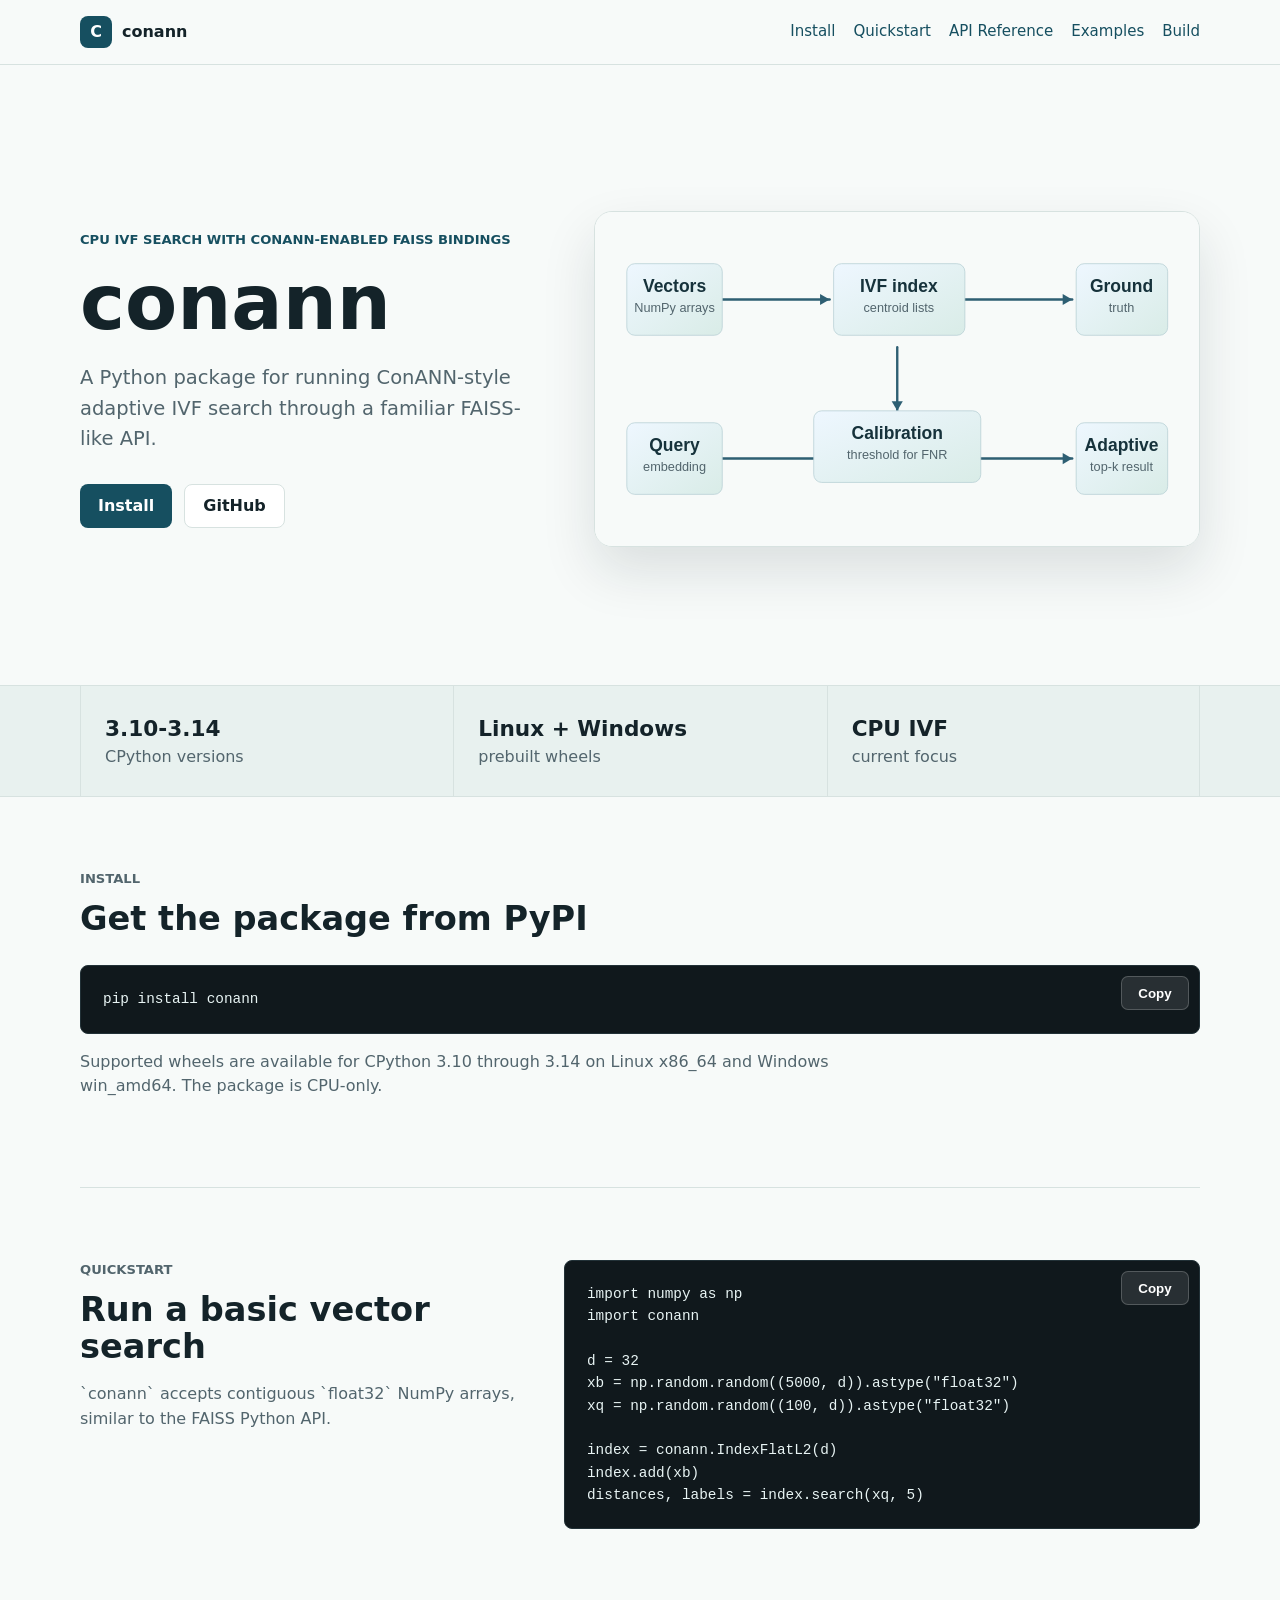
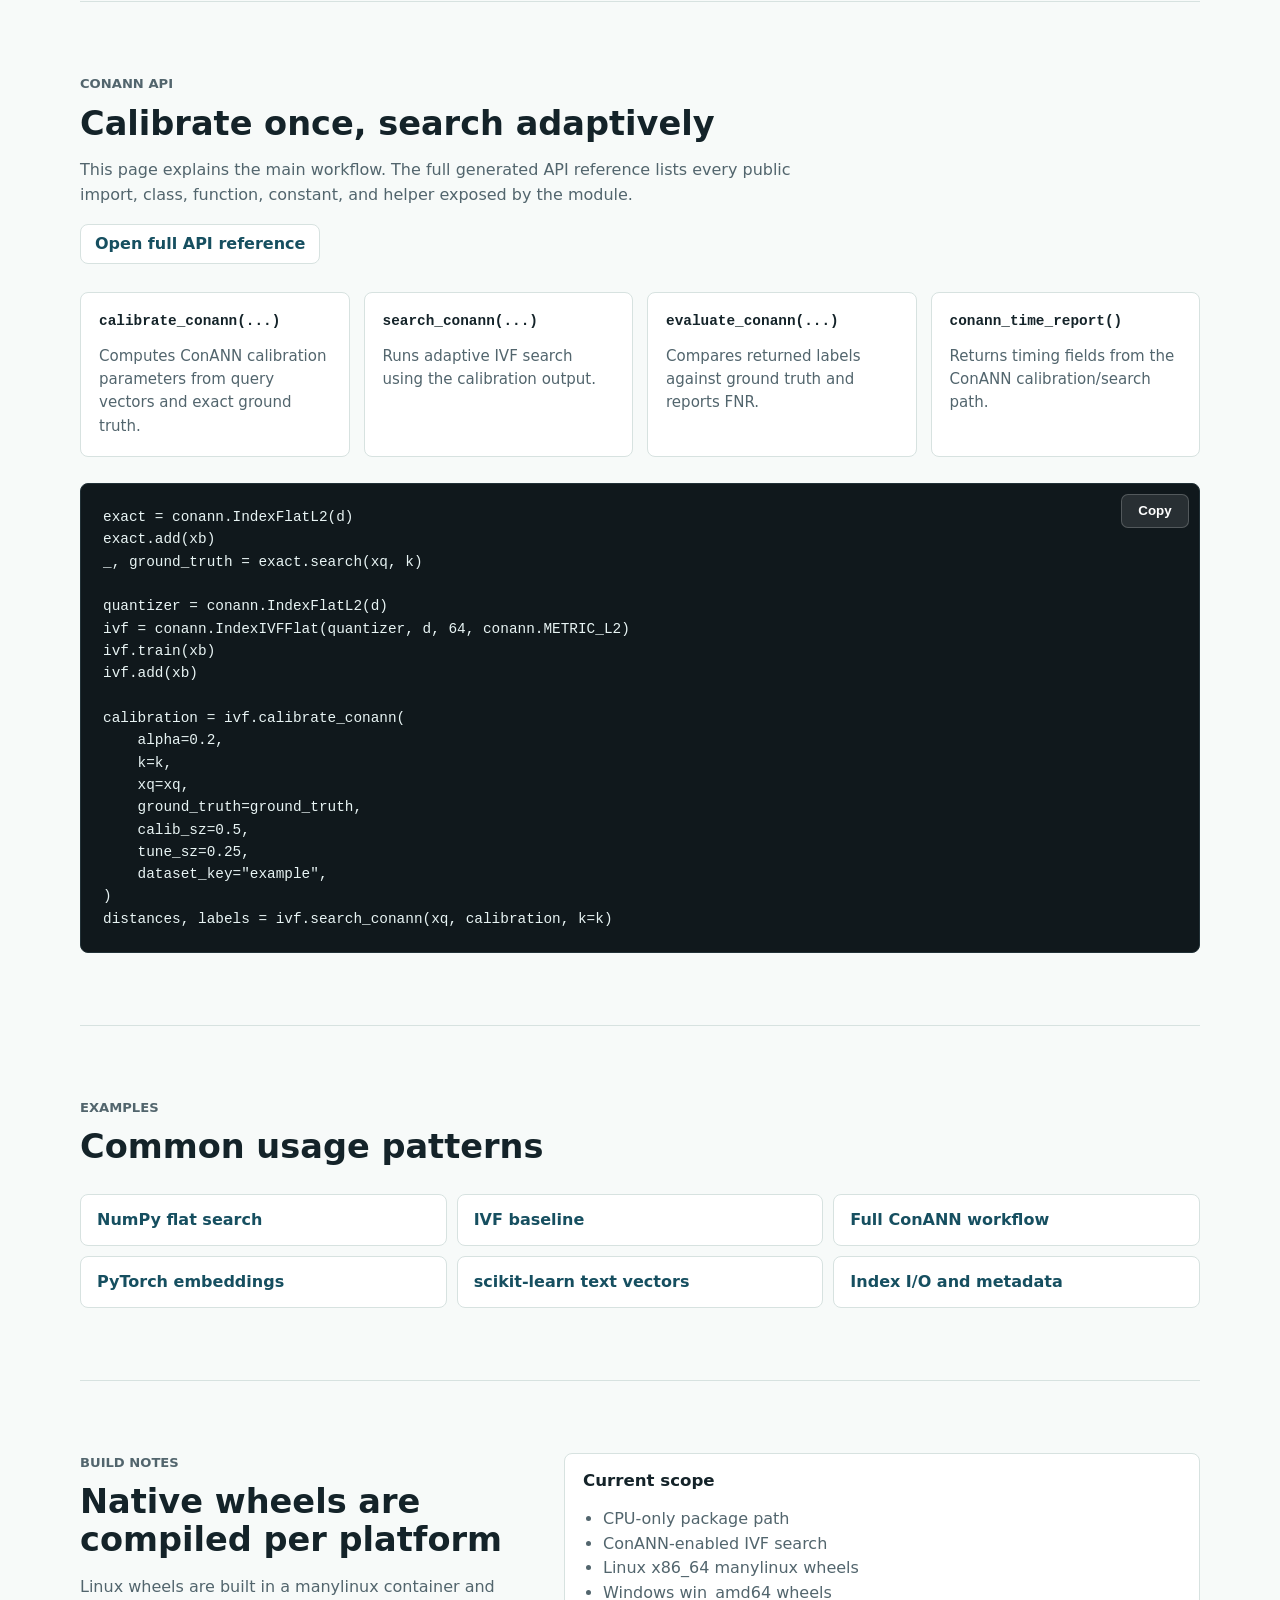
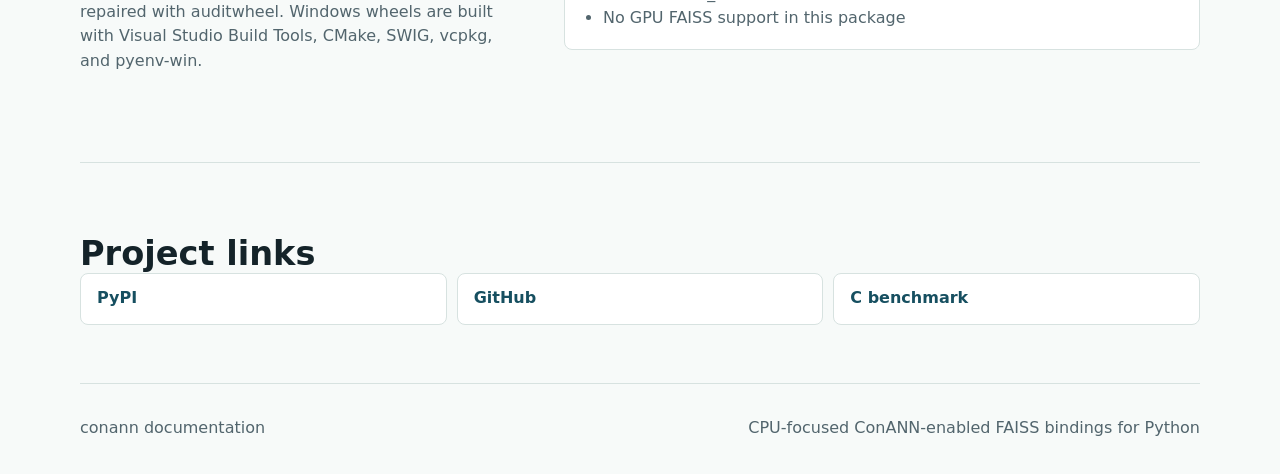
==== docs/index.html @ 65ffe0a0 "Add documentation website" ====
<!doctype html>
<html lang="en">
  <head>
    <meta charset="utf-8">
    <meta name="viewport" content="width=device-width, initial-scale=1">
    <meta name="description" content="Documentation for conann, a CPU-focused Python package for ConANN-enabled FAISS IVF search.">
    <title>conann documentation</title>
    <link rel="icon" href='data:image/svg+xml,%3Csvg xmlns="http://www.w3.org/2000/svg" viewBox="0 0 64 64"%3E%3Crect width="64" height="64" rx="14" fill="%23164f60"/%3E%3Ctext x="32" y="42" text-anchor="middle" font-family="Arial" font-size="34" font-weight="700" fill="white"%3EC%3C/text%3E%3C/svg%3E'>
    <link rel="stylesheet" href="styles.css">
  </head>
  <body>
    <header class="site-header">
      <nav class="nav" aria-label="Primary navigation">
        <a class="brand" href="#top" aria-label="conann documentation home">
          <span class="brand-mark" aria-hidden="true">C</span>
          <span>conann</span>
        </a>
        <div class="nav-links">
          <a href="#install">Install</a>
          <a href="#quickstart">Quickstart</a>
          <a href="api.html">API Reference</a>
          <a href="#examples">Examples</a>
          <a href="#build">Build</a>
        </div>
      </nav>
    </header>

    <main id="top">
      <section class="hero">
        <div class="hero-copy">
          <p class="eyebrow">CPU IVF search with ConANN-enabled FAISS bindings</p>
          <h1>conann</h1>
          <p class="lead">
            A Python package for running ConANN-style adaptive IVF search through a familiar FAISS-like API.
          </p>
          <div class="hero-actions" aria-label="Primary actions">
            <a class="button primary" href="#install">Install</a>
            <a class="button secondary" href="https://github.com/smoothy100x/conann/">GitHub</a>
          </div>
        </div>
        <div class="hero-panel" aria-label="ConANN workflow diagram">
          <svg viewBox="0 0 760 420" role="img" aria-labelledby="diagram-title diagram-desc">
            <title id="diagram-title">ConANN IVF workflow</title>
            <desc id="diagram-desc">Vectors enter an IVF index, calibration computes a threshold, and query-time search stops adaptively.</desc>
            <defs>
              <linearGradient id="boxGrad" x1="0" x2="1" y1="0" y2="1">
                <stop offset="0%" stop-color="#eef7ff"/>
                <stop offset="100%" stop-color="#d9ece7"/>
              </linearGradient>
            </defs>
            <rect x="0" y="0" width="760" height="420" rx="18" fill="#f7faf9"/>
            <g fill="none" stroke="#2e5f73" stroke-width="3" stroke-linecap="round">
              <path d="M160 110 H295"/>
              <path d="M465 110 H600"/>
              <path d="M380 170 V250"/>
              <path d="M160 310 H295"/>
              <path d="M465 310 H600"/>
            </g>
            <g fill="#2e5f73">
              <path d="M295 110 l-12 -7 v14 z"/>
              <path d="M600 110 l-12 -7 v14 z"/>
              <path d="M380 250 l-7 -12 h14 z"/>
              <path d="M295 310 l-12 -7 v14 z"/>
              <path d="M600 310 l-12 -7 v14 z"/>
            </g>
            <g>
              <rect x="40" y="65" width="120" height="90" rx="10" fill="url(#boxGrad)" stroke="#b9d1d6"/>
              <text x="100" y="101" text-anchor="middle" class="svg-title">Vectors</text>
              <text x="100" y="126" text-anchor="middle" class="svg-small">NumPy arrays</text>

              <rect x="300" y="65" width="165" height="90" rx="10" fill="url(#boxGrad)" stroke="#b9d1d6"/>
              <text x="382" y="101" text-anchor="middle" class="svg-title">IVF index</text>
              <text x="382" y="126" text-anchor="middle" class="svg-small">centroid lists</text>

              <rect x="605" y="65" width="115" height="90" rx="10" fill="url(#boxGrad)" stroke="#b9d1d6"/>
              <text x="662" y="101" text-anchor="middle" class="svg-title">Ground</text>
              <text x="662" y="126" text-anchor="middle" class="svg-small">truth</text>

              <rect x="275" y="250" width="210" height="90" rx="10" fill="url(#boxGrad)" stroke="#b9d1d6"/>
              <text x="380" y="286" text-anchor="middle" class="svg-title">Calibration</text>
              <text x="380" y="311" text-anchor="middle" class="svg-small">threshold for FNR</text>

              <rect x="40" y="265" width="120" height="90" rx="10" fill="url(#boxGrad)" stroke="#b9d1d6"/>
              <text x="100" y="301" text-anchor="middle" class="svg-title">Query</text>
              <text x="100" y="326" text-anchor="middle" class="svg-small">embedding</text>

              <rect x="605" y="265" width="115" height="90" rx="10" fill="url(#boxGrad)" stroke="#b9d1d6"/>
              <text x="662" y="301" text-anchor="middle" class="svg-title">Adaptive</text>
              <text x="662" y="326" text-anchor="middle" class="svg-small">top-k result</text>
            </g>
          </svg>
        </div>
      </section>

      <section class="band">
        <div class="stat-grid">
          <div>
            <span class="stat">3.10-3.14</span>
            <span class="stat-label">CPython versions</span>
          </div>
          <div>
            <span class="stat">Linux + Windows</span>
            <span class="stat-label">prebuilt wheels</span>
          </div>
          <div>
            <span class="stat">CPU IVF</span>
            <span class="stat-label">current focus</span>
          </div>
        </div>
      </section>

      <section id="install" class="section">
        <div class="section-header">
          <p class="eyebrow">Install</p>
          <h2>Get the package from PyPI</h2>
        </div>
        <div class="code-block">
          <button class="copy-button" data-copy="pip install conann" type="button">Copy</button>
          <pre><code>pip install conann</code></pre>
        </div>
        <p>
          Supported wheels are available for CPython 3.10 through 3.14 on Linux x86_64 and Windows win_amd64.
          The package is CPU-only.
        </p>
      </section>

      <section id="quickstart" class="section split">
        <div>
          <p class="eyebrow">Quickstart</p>
          <h2>Run a basic vector search</h2>
          <p>
            `conann` accepts contiguous `float32` NumPy arrays, similar to the FAISS Python API.
          </p>
        </div>
        <div class="code-block">
          <button class="copy-button" data-copy="import numpy as np&#10;import conann&#10;&#10;d = 32&#10;xb = np.random.random((5000, d)).astype('float32')&#10;xq = np.random.random((100, d)).astype('float32')&#10;&#10;index = conann.IndexFlatL2(d)&#10;index.add(xb)&#10;distances, labels = index.search(xq, 5)" type="button">Copy</button>
          <pre><code>import numpy as np
import conann

d = 32
xb = np.random.random((5000, d)).astype("float32")
xq = np.random.random((100, d)).astype("float32")

index = conann.IndexFlatL2(d)
index.add(xb)
distances, labels = index.search(xq, 5)</code></pre>
        </div>
      </section>

      <section id="conann-api" class="section">
        <div class="section-header">
          <p class="eyebrow">ConANN API</p>
          <h2>Calibrate once, search adaptively</h2>
          <p>
            This page explains the main workflow. The full generated API reference lists every public import, class, function, constant, and helper exposed by the module.
          </p>
          <a class="inline-action" href="api.html">Open full API reference</a>
        </div>
        <div class="api-grid">
          <article>
            <h3><code>calibrate_conann(...)</code></h3>
            <p>Computes ConANN calibration parameters from query vectors and exact ground truth.</p>
          </article>
          <article>
            <h3><code>search_conann(...)</code></h3>
            <p>Runs adaptive IVF search using the calibration output.</p>
          </article>
          <article>
            <h3><code>evaluate_conann(...)</code></h3>
            <p>Compares returned labels against ground truth and reports FNR.</p>
          </article>
          <article>
            <h3><code>conann_time_report()</code></h3>
            <p>Returns timing fields from the ConANN calibration/search path.</p>
          </article>
        </div>
        <div class="code-block wide">
          <button class="copy-button" data-copy="exact = conann.IndexFlatL2(d)&#10;exact.add(xb)&#10;_, ground_truth = exact.search(xq, k)&#10;&#10;quantizer = conann.IndexFlatL2(d)&#10;ivf = conann.IndexIVFFlat(quantizer, d, 64, conann.METRIC_L2)&#10;ivf.train(xb)&#10;ivf.add(xb)&#10;&#10;calibration = ivf.calibrate_conann(alpha=0.2, k=k, xq=xq, ground_truth=ground_truth, calib_sz=0.5, tune_sz=0.25, dataset_key='example')&#10;distances, labels = ivf.search_conann(xq, calibration, k=k)" type="button">Copy</button>
          <pre><code>exact = conann.IndexFlatL2(d)
exact.add(xb)
_, ground_truth = exact.search(xq, k)

quantizer = conann.IndexFlatL2(d)
ivf = conann.IndexIVFFlat(quantizer, d, 64, conann.METRIC_L2)
ivf.train(xb)
ivf.add(xb)

calibration = ivf.calibrate_conann(
    alpha=0.2,
    k=k,
    xq=xq,
    ground_truth=ground_truth,
    calib_sz=0.5,
    tune_sz=0.25,
    dataset_key="example",
)
distances, labels = ivf.search_conann(xq, calibration, k=k)</code></pre>
        </div>
      </section>

      <section id="examples" class="section">
        <div class="section-header">
          <p class="eyebrow">Examples</p>
          <h2>Common usage patterns</h2>
        </div>
        <div class="example-list">
          <a href="https://github.com/smoothy100x/conann/tree/main/examples">NumPy flat search</a>
          <a href="https://github.com/smoothy100x/conann/tree/main/examples">IVF baseline</a>
          <a href="https://github.com/smoothy100x/conann/tree/main/examples">Full ConANN workflow</a>
          <a href="https://github.com/smoothy100x/conann/tree/main/examples">PyTorch embeddings</a>
          <a href="https://github.com/smoothy100x/conann/tree/main/examples">scikit-learn text vectors</a>
          <a href="https://github.com/smoothy100x/conann/tree/main/examples">Index I/O and metadata</a>
        </div>
      </section>

      <section id="build" class="section split">
        <div>
          <p class="eyebrow">Build notes</p>
          <h2>Native wheels are compiled per platform</h2>
          <p>
            Linux wheels are built in a manylinux container and repaired with auditwheel.
            Windows wheels are built with Visual Studio Build Tools, CMake, SWIG, vcpkg, and pyenv-win.
          </p>
        </div>
        <div class="build-card">
          <h3>Current scope</h3>
          <ul>
            <li>CPU-only package path</li>
            <li>ConANN-enabled IVF search</li>
            <li>Linux x86_64 manylinux wheels</li>
            <li>Windows win_amd64 wheels</li>
            <li>No GPU FAISS support in this package</li>
          </ul>
        </div>
      </section>

      <section id="links" class="section compact">
        <h2>Project links</h2>
        <div class="link-row">
          <a href="https://pypi.org/project/conann/">PyPI</a>
          <a href="https://github.com/smoothy100x/conann/">GitHub</a>
          <a href="https://github.com/smoothy100x/conann-c-benchmark">C benchmark</a>
        </div>
      </section>
    </main>

    <footer class="footer">
      <span>conann documentation</span>
      <span>CPU-focused ConANN-enabled FAISS bindings for Python</span>
    </footer>

    <script>
      document.querySelectorAll("[data-copy]").forEach((button) => {
        button.addEventListener("click", async () => {
          const value = button.getAttribute("data-copy");
          try {
            await navigator.clipboard.writeText(value);
            button.textContent = "Copied";
            setTimeout(() => {
              button.textContent = "Copy";
            }, 1200);
          } catch {
            button.textContent = "Select";
          }
        });
      });
    </script>
  </body>
</html>
---- docs/styles.css ----
:root {
  --bg: #f7faf9;
  --text: #142329;
  --muted: #52656d;
  --line: #d7e2e0;
  --panel: #ffffff;
  --accent: #1d6f86;
  --accent-dark: #164f60;
  --code-bg: #10181c;
  --code-text: #e8f4f4;
  --soft: #e8f1ef;
}

* {
  box-sizing: border-box;
}

html {
  scroll-behavior: smooth;
}

body {
  margin: 0;
  background: var(--bg);
  color: var(--text);
  font-family:
    Inter, ui-sans-serif, system-ui, -apple-system, BlinkMacSystemFont, "Segoe UI",
    sans-serif;
  line-height: 1.55;
}

a {
  color: var(--accent-dark);
  text-decoration: none;
}

a:hover {
  text-decoration: underline;
}

.site-header {
  position: sticky;
  top: 0;
  z-index: 10;
  border-bottom: 1px solid var(--line);
  background: rgba(247, 250, 249, 0.94);
  backdrop-filter: blur(12px);
}

.nav {
  width: min(1120px, calc(100% - 32px));
  min-height: 64px;
  margin: 0 auto;
  display: flex;
  align-items: center;
  justify-content: space-between;
  gap: 24px;
}

.brand {
  display: inline-flex;
  align-items: center;
  gap: 10px;
  color: var(--text);
  font-weight: 700;
}

.brand-mark {
  display: grid;
  width: 32px;
  height: 32px;
  place-items: center;
  border-radius: 8px;
  background: var(--accent-dark);
  color: white;
}

.nav-links {
  display: flex;
  align-items: center;
  gap: 18px;
  font-size: 0.94rem;
}

.hero {
  width: min(1120px, calc(100% - 32px));
  min-height: 620px;
  margin: 0 auto;
  display: grid;
  grid-template-columns: minmax(0, 0.86fr) minmax(420px, 1.14fr);
  gap: 56px;
  align-items: center;
  padding: 56px 0 48px;
}

.hero-copy {
  max-width: 560px;
}

.eyebrow {
  margin: 0 0 10px;
  color: var(--accent-dark);
  font-size: 0.82rem;
  font-weight: 700;
  text-transform: uppercase;
}

h1,
h2,
h3 {
  margin: 0;
  line-height: 1.12;
}

h1 {
  font-size: 4.75rem;
}

h2 {
  font-size: 2.1rem;
}

h3 {
  font-size: 1.04rem;
}

.lead {
  margin: 18px 0 0;
  color: var(--muted);
  font-size: 1.22rem;
}

.hero-actions {
  display: flex;
  flex-wrap: wrap;
  gap: 12px;
  margin-top: 30px;
}

.button {
  display: inline-flex;
  min-height: 44px;
  align-items: center;
  justify-content: center;
  border-radius: 8px;
  padding: 0 18px;
  font-weight: 700;
}

.button.primary {
  background: var(--accent-dark);
  color: white;
}

.button.secondary {
  border: 1px solid var(--line);
  background: white;
  color: var(--text);
}

.hero-panel {
  min-width: 0;
}

.hero-panel svg {
  display: block;
  width: 100%;
  height: auto;
  border: 1px solid var(--line);
  border-radius: 18px;
  box-shadow: 0 24px 54px rgba(20, 35, 41, 0.12);
}

.svg-title {
  fill: #16323b;
  font: 700 22px Inter, sans-serif;
}

.svg-small {
  fill: #52656d;
  font: 16px Inter, sans-serif;
}

.band {
  border-top: 1px solid var(--line);
  border-bottom: 1px solid var(--line);
  background: var(--soft);
}

.stat-grid {
  width: min(1120px, calc(100% - 32px));
  margin: 0 auto;
  display: grid;
  grid-template-columns: repeat(3, minmax(0, 1fr));
}

.stat-grid > div {
  padding: 26px 24px;
  border-left: 1px solid var(--line);
}

.stat-grid > div:last-child {
  border-right: 1px solid var(--line);
}

.stat {
  display: block;
  font-size: 1.35rem;
  font-weight: 800;
}

.stat-label {
  color: var(--muted);
}

.section {
  width: min(1120px, calc(100% - 32px));
  margin: 0 auto;
  padding: 72px 0;
  border-bottom: 1px solid var(--line);
}

.section.compact {
  padding-bottom: 58px;
}

.section-header {
  max-width: 760px;
  margin-bottom: 28px;
}

.section p {
  max-width: 760px;
  color: var(--muted);
}

.split {
  display: grid;
  grid-template-columns: minmax(0, 0.82fr) minmax(420px, 1.18fr);
  gap: 42px;
  align-items: start;
}

.code-block {
  position: relative;
  overflow: hidden;
  border-radius: 8px;
  border: 1px solid #223137;
  background: var(--code-bg);
}

.inline-action {
  display: inline-flex;
  min-height: 40px;
  align-items: center;
  border: 1px solid var(--line);
  border-radius: 8px;
  background: white;
  padding: 0 14px;
  font-weight: 700;
}

.code-block.wide {
  margin-top: 26px;
}

pre {
  margin: 0;
  overflow-x: auto;
  padding: 22px;
}

code {
  color: var(--code-text);
  font-family:
    "SFMono-Regular", Consolas, "Liberation Mono", Menlo, monospace;
  font-size: 0.9rem;
}

p code,
h3 code {
  color: inherit;
}

.copy-button {
  position: absolute;
  top: 10px;
  right: 10px;
  min-width: 68px;
  min-height: 34px;
  border: 1px solid rgba(255, 255, 255, 0.2);
  border-radius: 7px;
  background: rgba(255, 255, 255, 0.1);
  color: white;
  cursor: pointer;
  font-weight: 700;
}

.api-grid {
  display: grid;
  grid-template-columns: repeat(4, minmax(0, 1fr));
  gap: 14px;
}

.api-grid article,
.build-card,
.reference-card {
  min-width: 0;
  border: 1px solid var(--line);
  border-radius: 8px;
  background: var(--panel);
  padding: 18px;
}

.api-grid p,
.build-card p,
.reference-card p {
  margin-bottom: 0;
  font-size: 0.94rem;
}

.page-hero {
  width: min(1120px, calc(100% - 32px));
  margin: 0 auto;
  padding: 72px 0 48px;
}

.page-hero h1 {
  font-size: 3.4rem;
}

.compact-stats {
  grid-template-columns: repeat(6, minmax(0, 1fr));
}

.reference-grid {
  display: grid;
  grid-template-columns: repeat(2, minmax(0, 1fr));
  gap: 14px;
}

.reference-card h3 {
  overflow-wrap: anywhere;
}

.api-tools {
  display: grid;
  grid-template-columns: minmax(0, 1fr) 260px;
  gap: 12px;
  margin-bottom: 18px;
}

.api-tools input,
.api-tools select {
  min-height: 44px;
  border: 1px solid var(--line);
  border-radius: 8px;
  background: white;
  color: var(--text);
  font: inherit;
  padding: 0 12px;
}

.table-wrap {
  overflow-x: auto;
  border: 1px solid var(--line);
  border-radius: 8px;
  background: white;
}

.api-table {
  width: 100%;
  min-width: 980px;
  border-collapse: collapse;
  font-size: 0.92rem;
}

.api-table th,
.api-table td {
  padding: 12px;
  border-bottom: 1px solid var(--line);
  text-align: left;
  vertical-align: top;
}

.api-table th {
  background: var(--soft);
  color: var(--text);
  font-weight: 800;
}

.api-table td:first-child {
  width: 220px;
}

.api-table td:nth-child(2) {
  width: 120px;
}

.api-table td:nth-child(3) {
  width: 280px;
}

.api-table code {
  color: var(--text);
  overflow-wrap: anywhere;
}

.api-count {
  margin-top: 12px;
  color: var(--muted);
}

.example-list,
.link-row {
  display: grid;
  gap: 10px;
}

.example-list {
  grid-template-columns: repeat(3, minmax(0, 1fr));
}

.example-list a,
.link-row a {
  display: flex;
  min-height: 52px;
  align-items: center;
  border: 1px solid var(--line);
  border-radius: 8px;
  background: white;
  padding: 0 16px;
  font-weight: 700;
}

.link-row {
  grid-template-columns: repeat(3, minmax(0, 1fr));
}

.build-card ul {
  margin: 16px 0 0;
  padding-left: 20px;
  color: var(--muted);
}

.footer {
  width: min(1120px, calc(100% - 32px));
  min-height: 90px;
  margin: 0 auto;
  display: flex;
  align-items: center;
  justify-content: space-between;
  gap: 18px;
  color: var(--muted);
}

@media (max-width: 900px) {
  .nav {
    align-items: flex-start;
    flex-direction: column;
    padding: 14px 0;
  }

  .nav-links {
    width: 100%;
    overflow-x: auto;
    padding-bottom: 2px;
  }

  .hero,
  .split {
    grid-template-columns: 1fr;
  }

  .hero {
    min-height: auto;
    gap: 30px;
  }

  h1 {
    font-size: 3.6rem;
  }

  .api-grid,
  .reference-grid,
  .example-list,
  .link-row,
  .stat-grid {
    grid-template-columns: 1fr;
  }

  .stat-grid > div,
  .stat-grid > div:last-child {
    border-right: 1px solid var(--line);
  }

  .api-tools {
    grid-template-columns: 1fr;
  }
}

@media (max-width: 560px) {
  .hero,
  .section,
  .page-hero,
  .nav,
  .footer,
  .stat-grid {
    width: min(100% - 24px, 1120px);
  }

  h1 {
    font-size: 3rem;
  }

  h2 {
    font-size: 1.72rem;
  }

  .lead {
    font-size: 1.05rem;
  }

  .hero-actions {
    align-items: stretch;
    flex-direction: column;
  }

  .button {
    width: 100%;
  }

  .footer {
    align-items: flex-start;
    flex-direction: column;
    justify-content: center;
  }
}
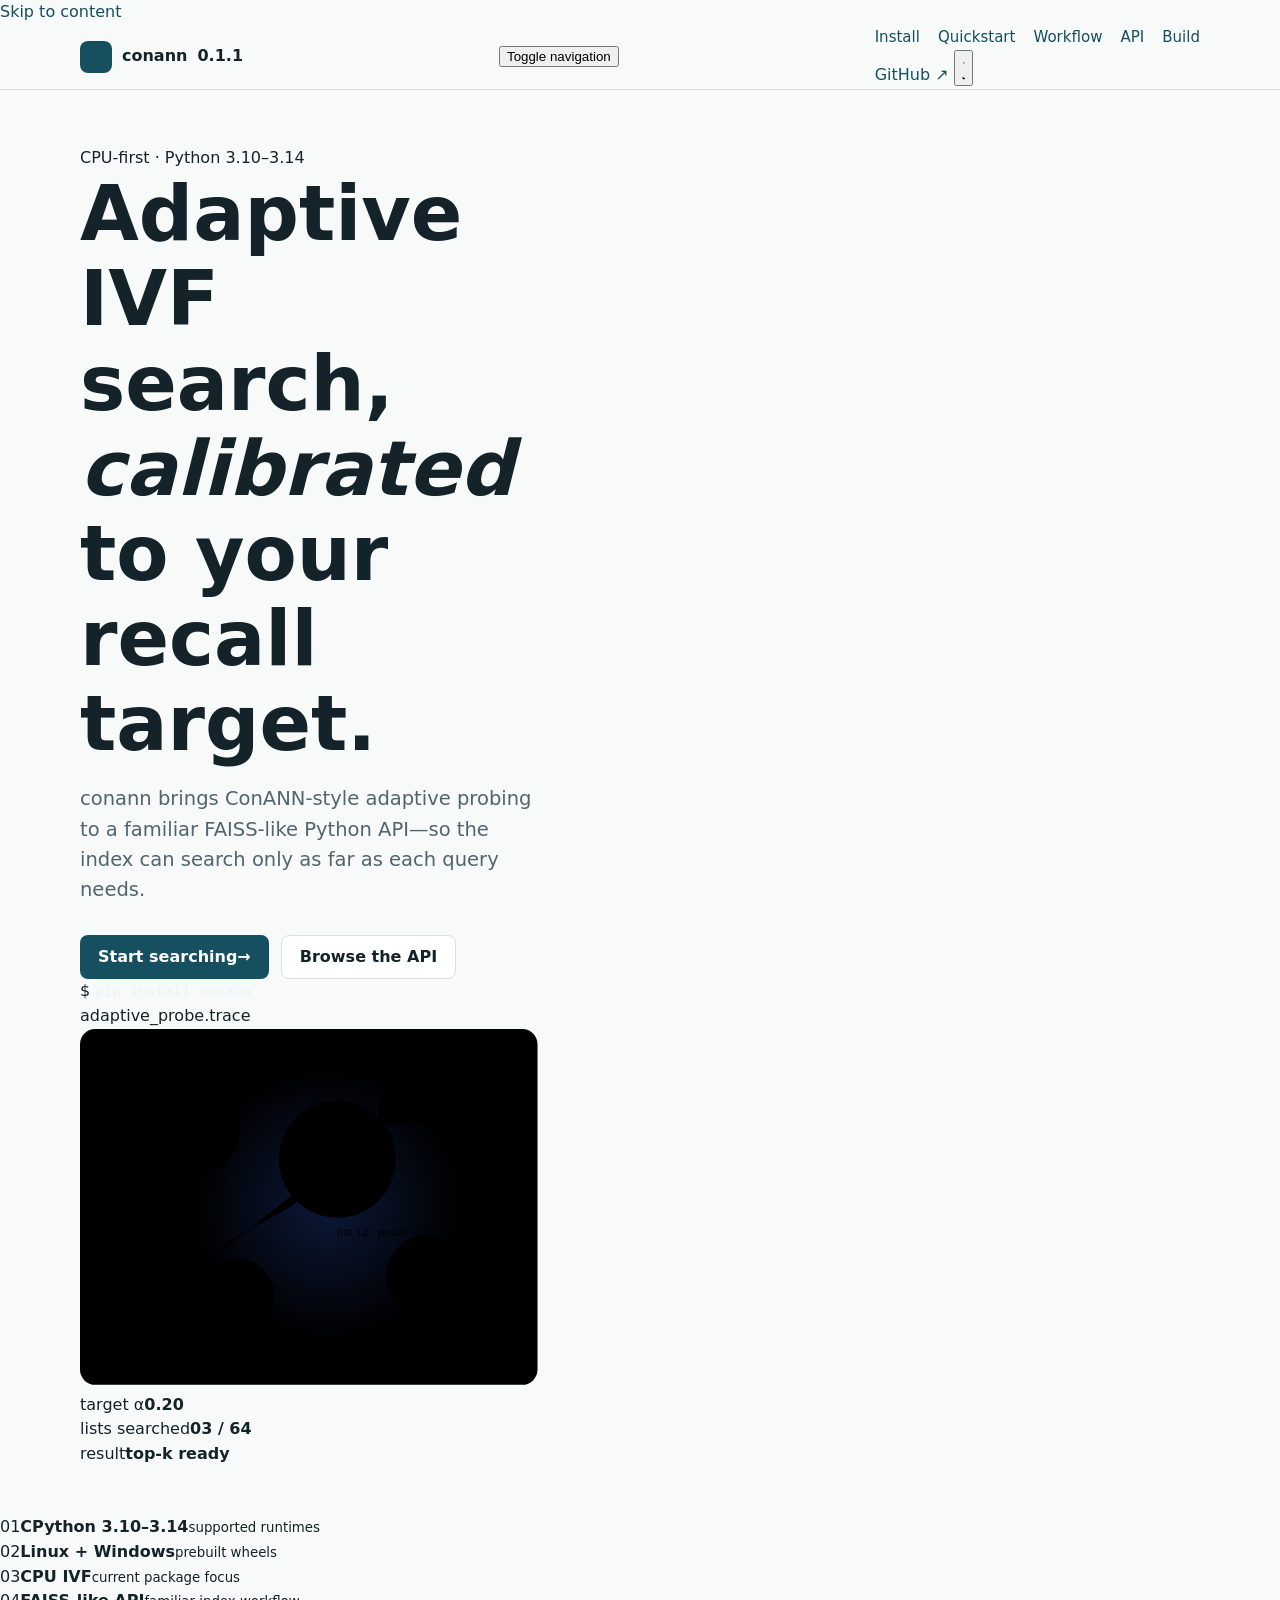
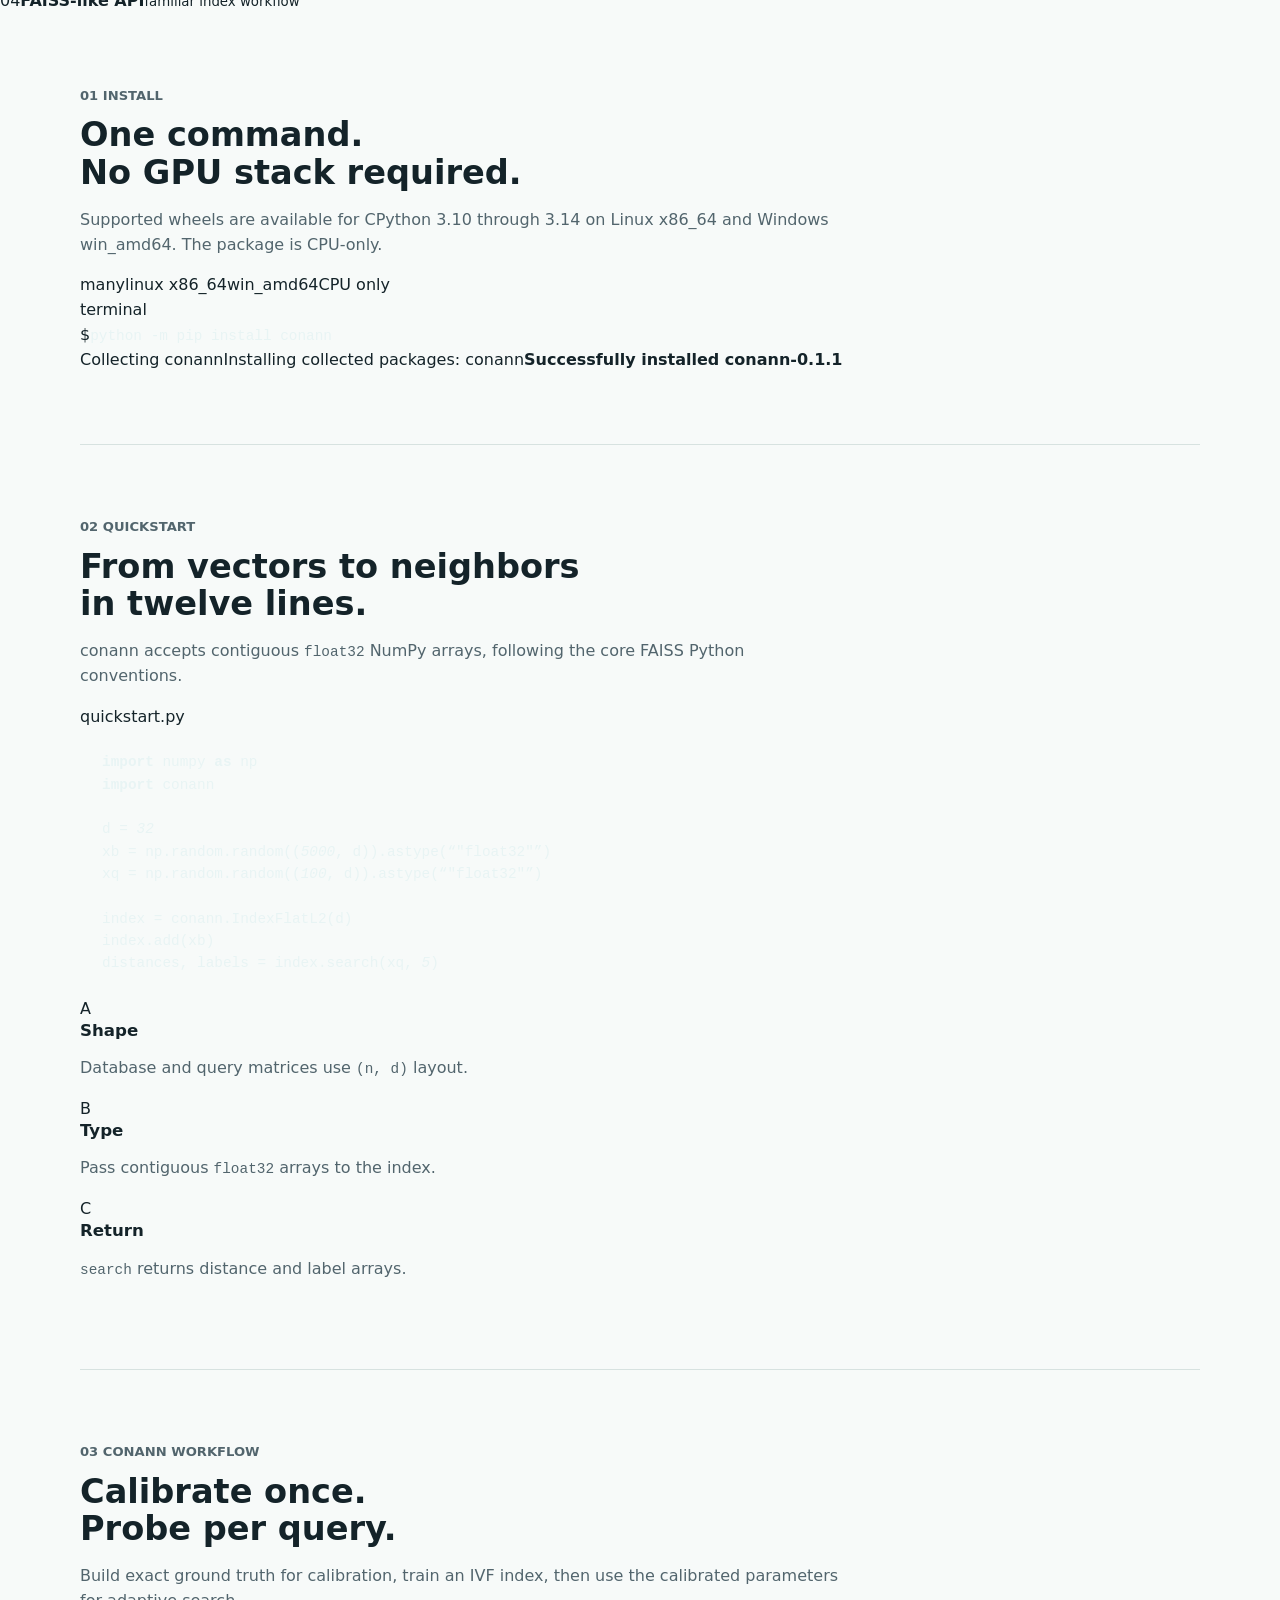
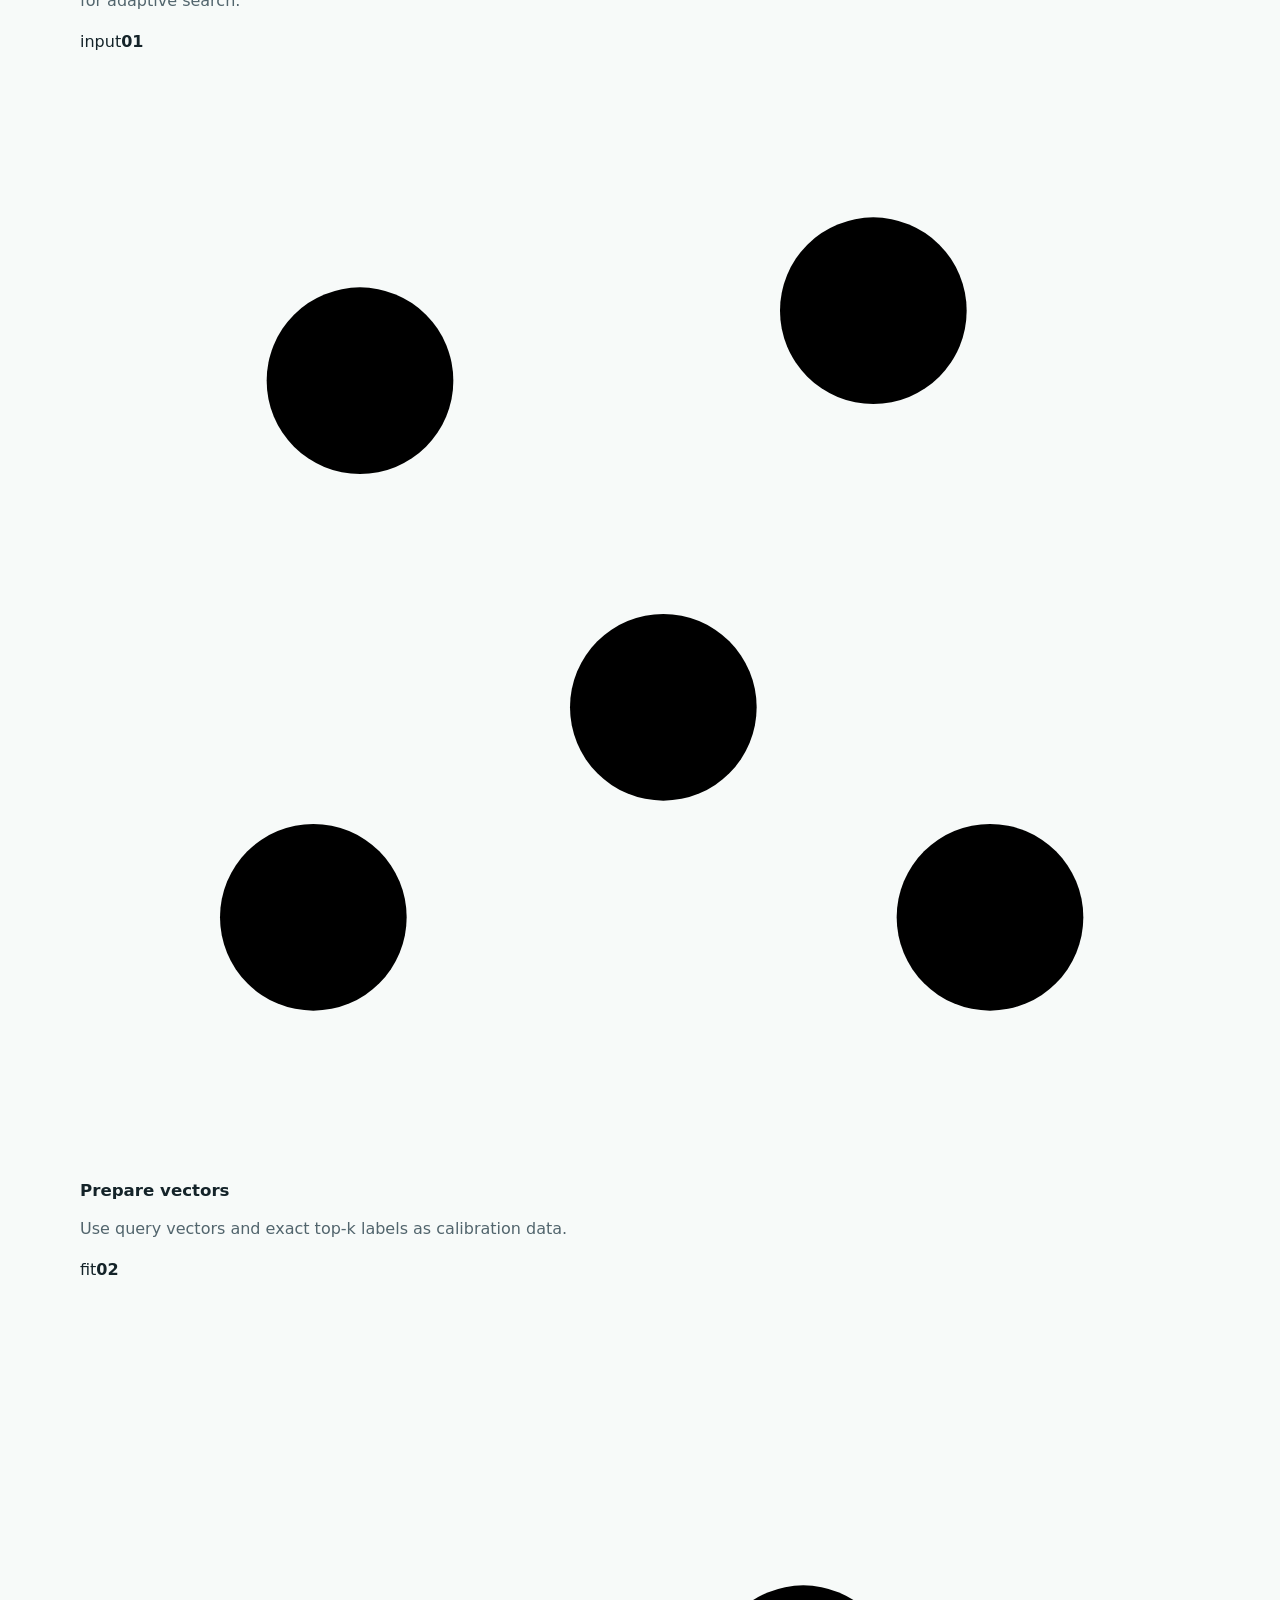
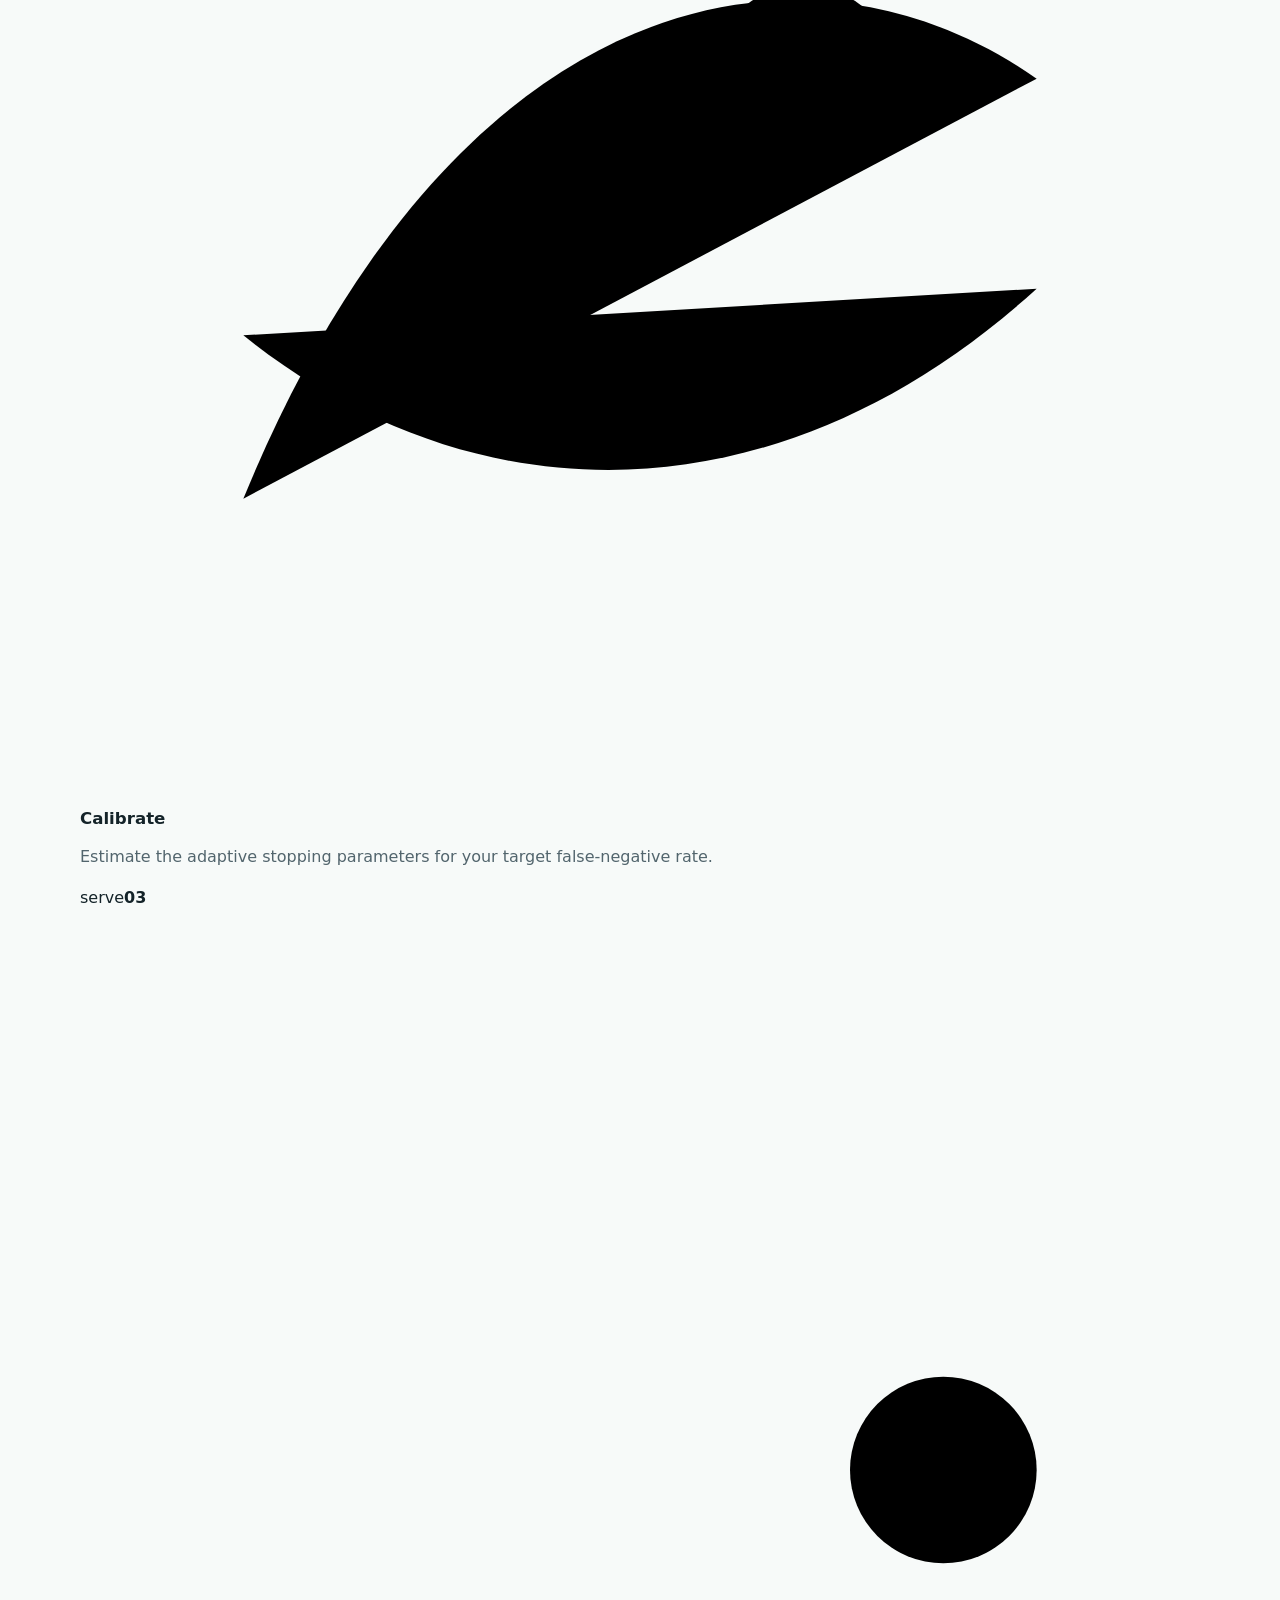
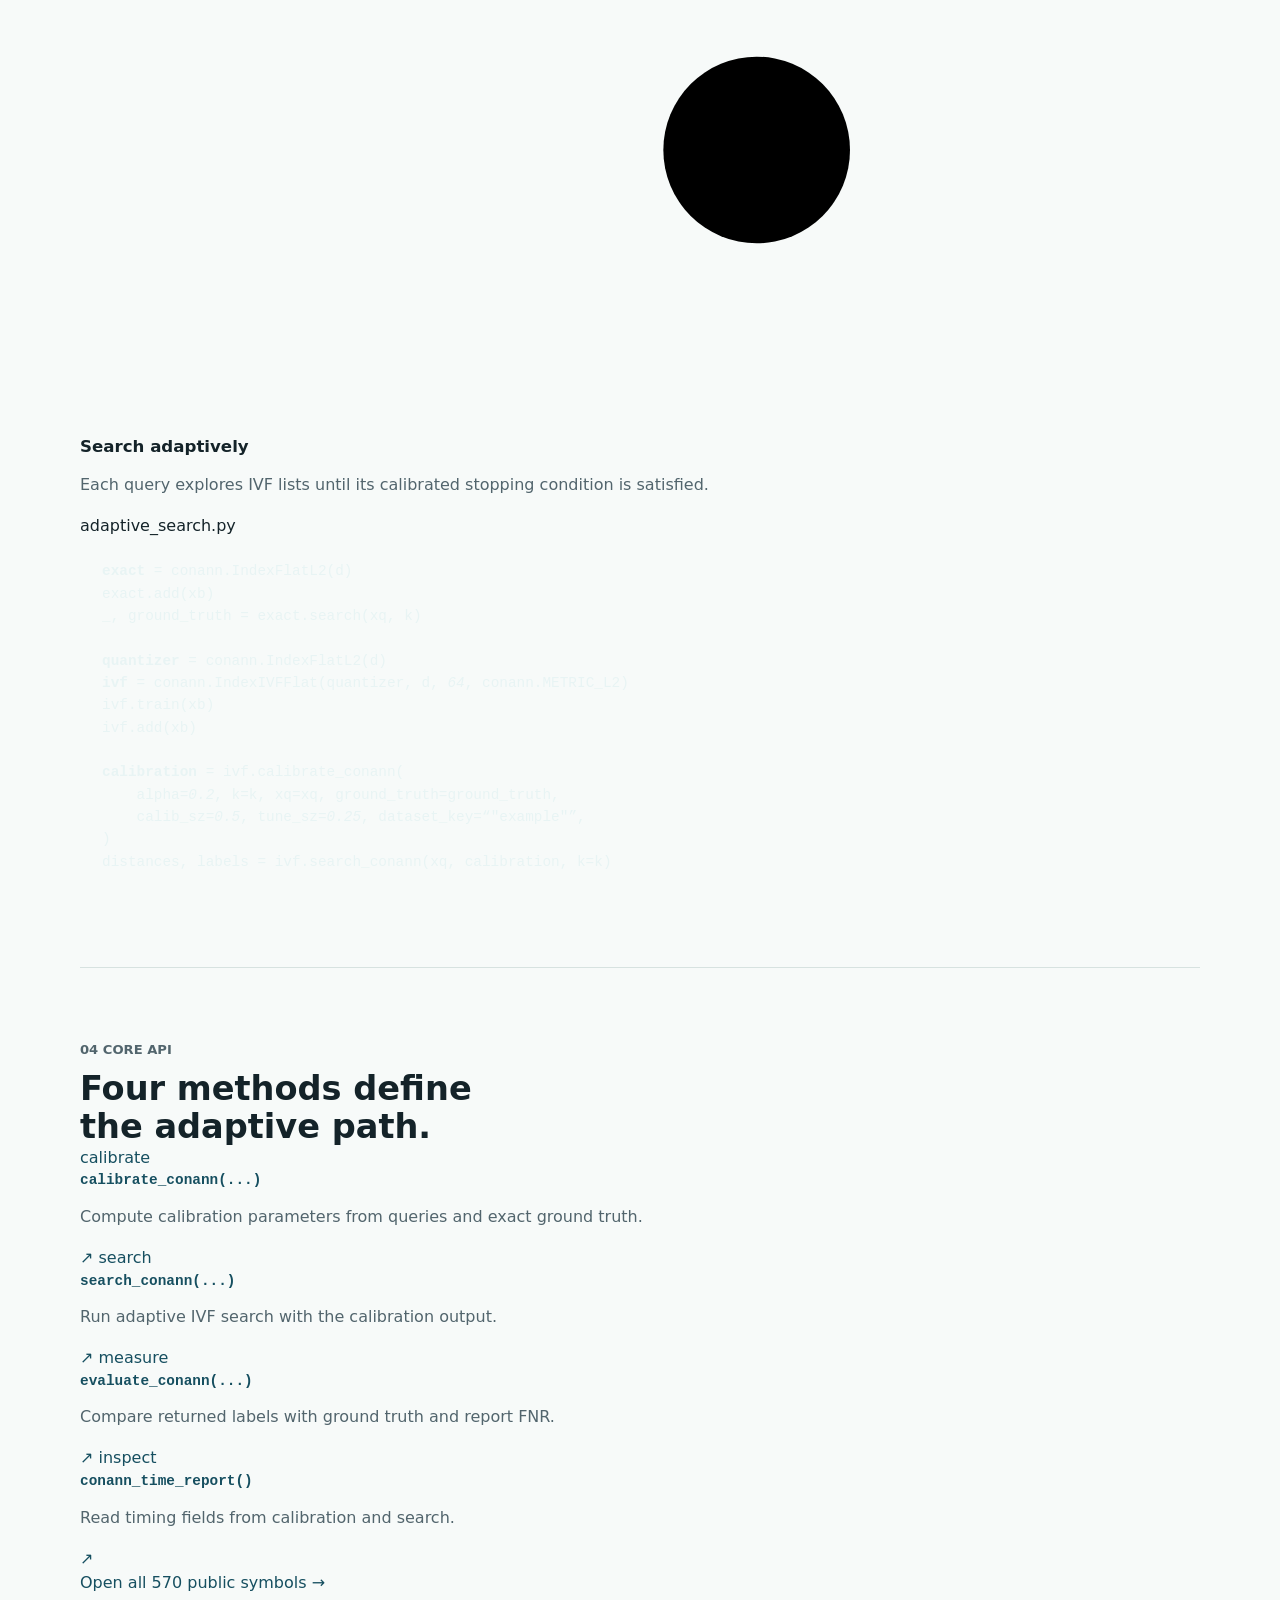
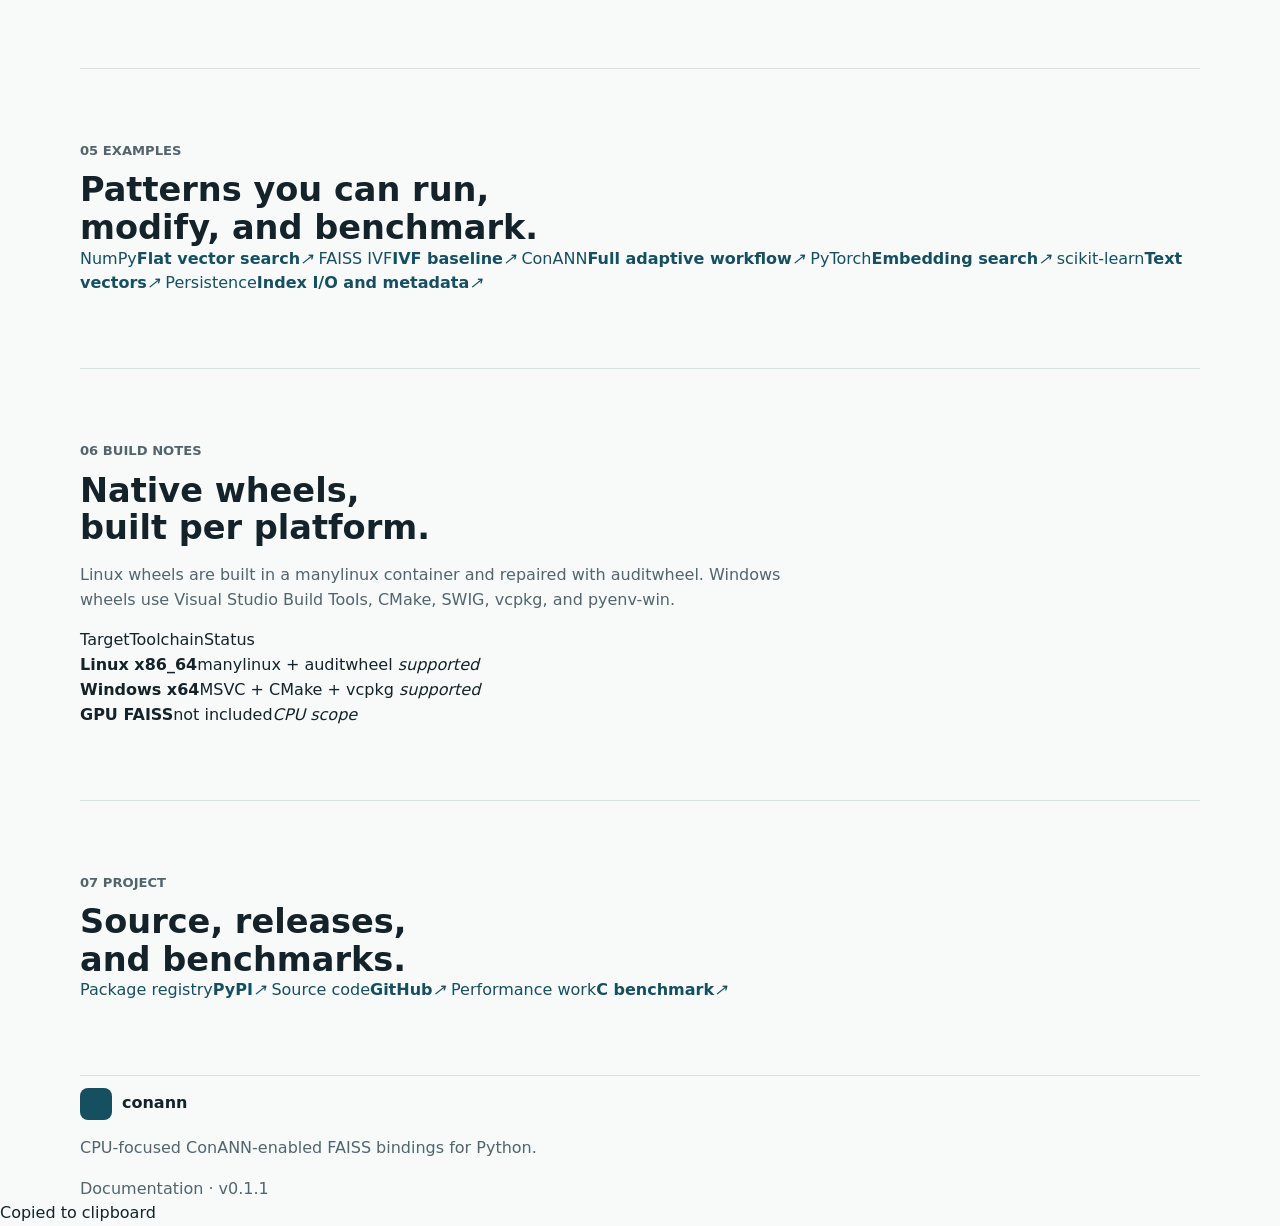
==== commit 8e6c3ce8: "Update" ====
--- a/docs/index.html
+++ b/docs/index.html
@@ -3,267 +3,383 @@
   <head>
     <meta charset="utf-8">
     <meta name="viewport" content="width=device-width, initial-scale=1">
-    <meta name="description" content="Documentation for conann, a CPU-focused Python package for ConANN-enabled FAISS IVF search.">
-    <title>conann documentation</title>
-    <link rel="icon" href='data:image/svg+xml,%3Csvg xmlns="http://www.w3.org/2000/svg" viewBox="0 0 64 64"%3E%3Crect width="64" height="64" rx="14" fill="%23164f60"/%3E%3Ctext x="32" y="42" text-anchor="middle" font-family="Arial" font-size="34" font-weight="700" fill="white"%3EC%3C/text%3E%3C/svg%3E'>
+    <meta name="description" content="Documentation for conann, a CPU-focused Python package for calibrated, adaptive FAISS IVF search.">
+    <meta name="theme-color" content="#0b1530">
+    <title>conann — calibrated adaptive IVF search</title>
+    <link rel="preconnect" href="https://fonts.googleapis.com">
+    <link rel="preconnect" href="https://fonts.gstatic.com" crossorigin>
+    <link href="https://fonts.googleapis.com/css2?family=IBM+Plex+Mono:wght@400;500;600&family=IBM+Plex+Sans:wght@400;500;600;700&family=Space+Grotesk:wght@500;600;700&display=swap" rel="stylesheet">
+    <link rel="icon" href='data:image/svg+xml,%3Csvg xmlns="http://www.w3.org/2000/svg" viewBox="0 0 64 64"%3E%3Crect width="64" height="64" rx="16" fill="%230b1530"/%3E%3Ccircle cx="32" cy="32" r="18" fill="none" stroke="%2358d8c7" stroke-width="4"/%3E%3Ccircle cx="40" cy="24" r="5" fill="%23ffb84d"/%3E%3C/svg%3E'>
+    <script>document.documentElement.classList.add("js")</script>
     <link rel="stylesheet" href="styles.css">
   </head>
   <body>
+    <a class="skip-link" href="#main-content">Skip to content</a>
+
     <header class="site-header">
-      <nav class="nav" aria-label="Primary navigation">
+      <nav class="nav shell" aria-label="Primary navigation">
         <a class="brand" href="#top" aria-label="conann documentation home">
-          <span class="brand-mark" aria-hidden="true">C</span>
-          <span>conann</span>
+          <span class="brand-mark" aria-hidden="true">
+            <span></span><span></span><span></span>
+          </span>
+          <span class="brand-word">conann</span>
+          <span class="brand-version">0.1.1</span>
         </a>
-        <div class="nav-links">
-          <a href="#install">Install</a>
-          <a href="#quickstart">Quickstart</a>
-          <a href="api.html">API Reference</a>
-          <a href="#examples">Examples</a>
-          <a href="#build">Build</a>
+
+        <button class="nav-toggle" type="button" aria-expanded="false" aria-controls="site-menu">
+          <span class="sr-only">Toggle navigation</span>
+          <span></span><span></span>
+        </button>
+
+        <div class="nav-menu" id="site-menu">
+          <div class="nav-links">
+            <a href="#install">Install</a>
+            <a href="#quickstart">Quickstart</a>
+            <a href="#workflow">Workflow</a>
+            <a href="api.html">API</a>
+            <a href="#build">Build</a>
+          </div>
+          <div class="nav-actions">
+            <a class="nav-github" href="https://github.com/smoothy100x/conann/" target="_blank" rel="noreferrer">GitHub <span aria-hidden="true">↗</span></a>
+            <button class="theme-toggle" type="button" aria-label="Toggle color theme" title="Toggle color theme">
+              <svg class="theme-icon theme-icon-sun" viewBox="0 0 24 24" aria-hidden="true"><circle cx="12" cy="12" r="4"></circle><path d="M12 2v2M12 20v2M4.93 4.93l1.42 1.42M17.66 17.66l1.41 1.41M2 12h2M20 12h2M4.93 19.07l1.42-1.42M17.66 6.34l1.41-1.41"></path></svg>
+              <svg class="theme-icon theme-icon-moon" viewBox="0 0 24 24" aria-hidden="true"><path d="M21 12.79A9 9 0 1 1 11.21 3 7 7 0 0 0 21 12.79Z"></path></svg>
+            </button>
+          </div>
         </div>
       </nav>
     </header>
 
-    <main id="top">
-      <section class="hero">
-        <div class="hero-copy">
-          <p class="eyebrow">CPU IVF search with ConANN-enabled FAISS bindings</p>
-          <h1>conann</h1>
-          <p class="lead">
-            A Python package for running ConANN-style adaptive IVF search through a familiar FAISS-like API.
-          </p>
-          <div class="hero-actions" aria-label="Primary actions">
-            <a class="button primary" href="#install">Install</a>
-            <a class="button secondary" href="https://github.com/smoothy100x/conann/">GitHub</a>
-          </div>
-        </div>
-        <div class="hero-panel" aria-label="ConANN workflow diagram">
-          <svg viewBox="0 0 760 420" role="img" aria-labelledby="diagram-title diagram-desc">
-            <title id="diagram-title">ConANN IVF workflow</title>
-            <desc id="diagram-desc">Vectors enter an IVF index, calibration computes a threshold, and query-time search stops adaptively.</desc>
-            <defs>
-              <linearGradient id="boxGrad" x1="0" x2="1" y1="0" y2="1">
-                <stop offset="0%" stop-color="#eef7ff"/>
-                <stop offset="100%" stop-color="#d9ece7"/>
-              </linearGradient>
-            </defs>
-            <rect x="0" y="0" width="760" height="420" rx="18" fill="#f7faf9"/>
-            <g fill="none" stroke="#2e5f73" stroke-width="3" stroke-linecap="round">
-              <path d="M160 110 H295"/>
-              <path d="M465 110 H600"/>
-              <path d="M380 170 V250"/>
-              <path d="M160 310 H295"/>
-              <path d="M465 310 H600"/>
-            </g>
-            <g fill="#2e5f73">
-              <path d="M295 110 l-12 -7 v14 z"/>
-              <path d="M600 110 l-12 -7 v14 z"/>
-              <path d="M380 250 l-7 -12 h14 z"/>
-              <path d="M295 310 l-12 -7 v14 z"/>
-              <path d="M600 310 l-12 -7 v14 z"/>
-            </g>
-            <g>
-              <rect x="40" y="65" width="120" height="90" rx="10" fill="url(#boxGrad)" stroke="#b9d1d6"/>
-              <text x="100" y="101" text-anchor="middle" class="svg-title">Vectors</text>
-              <text x="100" y="126" text-anchor="middle" class="svg-small">NumPy arrays</text>
-
-              <rect x="300" y="65" width="165" height="90" rx="10" fill="url(#boxGrad)" stroke="#b9d1d6"/>
-              <text x="382" y="101" text-anchor="middle" class="svg-title">IVF index</text>
-              <text x="382" y="126" text-anchor="middle" class="svg-small">centroid lists</text>
-
-              <rect x="605" y="65" width="115" height="90" rx="10" fill="url(#boxGrad)" stroke="#b9d1d6"/>
-              <text x="662" y="101" text-anchor="middle" class="svg-title">Ground</text>
-              <text x="662" y="126" text-anchor="middle" class="svg-small">truth</text>
-
-              <rect x="275" y="250" width="210" height="90" rx="10" fill="url(#boxGrad)" stroke="#b9d1d6"/>
-              <text x="380" y="286" text-anchor="middle" class="svg-title">Calibration</text>
-              <text x="380" y="311" text-anchor="middle" class="svg-small">threshold for FNR</text>
-
-              <rect x="40" y="265" width="120" height="90" rx="10" fill="url(#boxGrad)" stroke="#b9d1d6"/>
-              <text x="100" y="301" text-anchor="middle" class="svg-title">Query</text>
-              <text x="100" y="326" text-anchor="middle" class="svg-small">embedding</text>
-
-              <rect x="605" y="265" width="115" height="90" rx="10" fill="url(#boxGrad)" stroke="#b9d1d6"/>
-              <text x="662" y="301" text-anchor="middle" class="svg-title">Adaptive</text>
-              <text x="662" y="326" text-anchor="middle" class="svg-small">top-k result</text>
-            </g>
-          </svg>
-        </div>
-      </section>
-
-      <section class="band">
-        <div class="stat-grid">
-          <div>
-            <span class="stat">3.10-3.14</span>
-            <span class="stat-label">CPython versions</span>
-          </div>
-          <div>
-            <span class="stat">Linux + Windows</span>
-            <span class="stat-label">prebuilt wheels</span>
-          </div>
-          <div>
-            <span class="stat">CPU IVF</span>
-            <span class="stat-label">current focus</span>
-          </div>
-        </div>
-      </section>
-
-      <section id="install" class="section">
-        <div class="section-header">
-          <p class="eyebrow">Install</p>
-          <h2>Get the package from PyPI</h2>
-        </div>
-        <div class="code-block">
-          <button class="copy-button" data-copy="pip install conann" type="button">Copy</button>
-          <pre><code>pip install conann</code></pre>
-        </div>
-        <p>
-          Supported wheels are available for CPython 3.10 through 3.14 on Linux x86_64 and Windows win_amd64.
-          The package is CPU-only.
-        </p>
-      </section>
-
-      <section id="quickstart" class="section split">
-        <div>
-          <p class="eyebrow">Quickstart</p>
-          <h2>Run a basic vector search</h2>
-          <p>
-            `conann` accepts contiguous `float32` NumPy arrays, similar to the FAISS Python API.
-          </p>
-        </div>
-        <div class="code-block">
-          <button class="copy-button" data-copy="import numpy as np&#10;import conann&#10;&#10;d = 32&#10;xb = np.random.random((5000, d)).astype('float32')&#10;xq = np.random.random((100, d)).astype('float32')&#10;&#10;index = conann.IndexFlatL2(d)&#10;index.add(xb)&#10;distances, labels = index.search(xq, 5)" type="button">Copy</button>
-          <pre><code>import numpy as np
-import conann
-
-d = 32
-xb = np.random.random((5000, d)).astype("float32")
-xq = np.random.random((100, d)).astype("float32")
-
-index = conann.IndexFlatL2(d)
-index.add(xb)
-distances, labels = index.search(xq, 5)</code></pre>
-        </div>
-      </section>
-
-      <section id="conann-api" class="section">
-        <div class="section-header">
-          <p class="eyebrow">ConANN API</p>
-          <h2>Calibrate once, search adaptively</h2>
-          <p>
-            This page explains the main workflow. The full generated API reference lists every public import, class, function, constant, and helper exposed by the module.
-          </p>
-          <a class="inline-action" href="api.html">Open full API reference</a>
-        </div>
-        <div class="api-grid">
-          <article>
-            <h3><code>calibrate_conann(...)</code></h3>
-            <p>Computes ConANN calibration parameters from query vectors and exact ground truth.</p>
+    <main id="main-content">
+      <section class="hero" id="top">
+        <div class="hero-grid shell">
+          <div class="hero-copy reveal">
+            <div class="status-pill"><span class="status-dot" aria-hidden="true"></span> CPU-first · Python 3.10–3.14</div>
+            <h1>Adaptive IVF search,<br><em>calibrated</em> to your recall target.</h1>
+            <p class="lead">conann brings ConANN-style adaptive probing to a familiar FAISS-like Python API—so the index can search only as far as each query needs.</p>
+
+            <div class="hero-actions" aria-label="Primary actions">
+              <a class="button primary" href="#quickstart">Start searching <span aria-hidden="true">→</span></a>
+              <a class="button secondary" href="api.html">Browse the API</a>
+            </div>
+
+            <div class="install-strip" aria-label="Install command">
+              <span class="terminal-prompt" aria-hidden="true">$</span>
+              <code>pip install conann</code>
+              <button class="copy-button compact" data-copy="pip install conann" type="button" aria-label="Copy install command">Copy</button>
+            </div>
+          </div>
+
+          <div class="probe-stage reveal" aria-label="Illustration of adaptive IVF probing">
+            <div class="probe-toolbar">
+              <span>adaptive_probe.trace</span>
+              <div class="window-dots" aria-hidden="true"><i></i><i></i><i></i></div>
+            </div>
+            <svg class="probe-visual" viewBox="0 0 720 560" role="img" aria-labelledby="probe-title probe-desc">
+              <title id="probe-title">Adaptive probing across IVF clusters</title>
+              <desc id="probe-desc">A query enters a vector field and selectively explores nearby clusters until the calibrated stopping rule is reached.</desc>
+              <defs>
+                <radialGradient id="fieldGlow" cx="50%" cy="50%" r="50%">
+                  <stop offset="0%" stop-color="#356dff" stop-opacity=".22"/>
+                  <stop offset="100%" stop-color="#356dff" stop-opacity="0"/>
+                </radialGradient>
+                <filter id="softGlow" x="-50%" y="-50%" width="200%" height="200%">
+                  <feGaussianBlur stdDeviation="7" result="blur"/>
+                  <feMerge><feMergeNode in="blur"/><feMergeNode in="SourceGraphic"/></feMerge>
+                </filter>
+              </defs>
+              <rect width="720" height="560" rx="24" class="probe-bg"/>
+              <g class="grid-lines" aria-hidden="true">
+                <path d="M0 80H720M0 160H720M0 240H720M0 320H720M0 400H720M0 480H720"/>
+                <path d="M80 0V560M160 0V560M240 0V560M320 0V560M400 0V560M480 0V560M560 0V560M640 0V560"/>
+              </g>
+              <circle cx="388" cy="275" r="212" fill="url(#fieldGlow)"/>
+
+              <g class="cluster cluster-a" transform="translate(182 158)">
+                <circle r="70" class="cluster-ring"/><circle r="42" class="cluster-ring inner"/>
+                <g class="points"><circle cx="-22" cy="-14" r="5"/><circle cx="18" cy="-25" r="4"/><circle cx="27" cy="12" r="6"/><circle cx="-28" cy="25" r="4"/><circle cx="2" cy="8" r="5"/></g>
+                <text y="96">list 07</text>
+              </g>
+              <g class="cluster cluster-b active" transform="translate(405 205)">
+                <circle r="92" class="cluster-ring"/><circle r="55" class="cluster-ring inner"/>
+                <g class="points"><circle cx="-31" cy="-12" r="5"/><circle cx="22" cy="-31" r="5"/><circle cx="34" cy="15" r="4"/><circle cx="-22" cy="30" r="6"/><circle cx="4" cy="8" r="5"/><circle cx="46" cy="-8" r="3"/></g>
+                <text y="121">list 12 · probe</text>
+              </g>
+              <g class="cluster cluster-c" transform="translate(548 390)">
+                <circle r="66" class="cluster-ring"/><circle r="38" class="cluster-ring inner"/>
+                <g class="points"><circle cx="-20" cy="-16" r="4"/><circle cx="17" cy="-22" r="5"/><circle cx="24" cy="17" r="4"/><circle cx="-21" cy="22" r="5"/></g>
+                <text y="91">list 18</text>
+              </g>
+              <g class="cluster cluster-d" transform="translate(248 420)">
+                <circle r="58" class="cluster-ring"/><circle r="31" class="cluster-ring inner"/>
+                <g class="points"><circle cx="-18" cy="-8" r="4"/><circle cx="15" cy="-15" r="4"/><circle cx="17" cy="15" r="5"/><circle cx="-14" cy="19" r="3"/></g>
+                <text y="84">list 21</text>
+              </g>
+
+              <path class="query-path" d="M72 470 C155 392 213 340 310 292 C350 272 372 245 405 205"/>
+              <circle class="query-pulse" cx="405" cy="205" r="14" filter="url(#softGlow)"/>
+              <g class="query-label" transform="translate(48 462)"><rect width="118" height="42" rx="21"/><text x="59" y="27">query q₄₂</text></g>
+              <g class="stop-label" transform="translate(470 92)"><rect width="180" height="58" rx="12"/><text x="16" y="24">STOP RULE MET</text><text x="16" y="43" class="small">estimated FNR ≤ α</text></g>
+            </svg>
+            <div class="probe-readout" aria-hidden="true">
+              <div><span>target α</span><strong>0.20</strong></div>
+              <div><span>lists searched</span><strong>03 / 64</strong></div>
+              <div><span>result</span><strong class="signal-text">top-k ready</strong></div>
+            </div>
+          </div>
+        </div>
+      </section>
+
+      <section class="compatibility-rail" aria-label="Package compatibility">
+        <div class="shell compatibility-grid">
+          <div><span class="rail-index">01</span><strong>CPython 3.10–3.14</strong><small>supported runtimes</small></div>
+          <div><span class="rail-index">02</span><strong>Linux + Windows</strong><small>prebuilt wheels</small></div>
+          <div><span class="rail-index">03</span><strong>CPU IVF</strong><small>current package focus</small></div>
+          <div><span class="rail-index">04</span><strong>FAISS-like API</strong><small>familiar index workflow</small></div>
+        </div>
+      </section>
+
+      <section id="install" class="section shell section-split reveal">
+        <div class="section-intro">
+          <p class="eyebrow"><span>01</span> Install</p>
+          <h2>One command.<br>No GPU stack required.</h2>
+          <p>Supported wheels are available for CPython 3.10 through 3.14 on Linux x86_64 and Windows win_amd64. The package is CPU-only.</p>
+          <div class="platform-tags" aria-label="Supported platforms">
+            <span>manylinux x86_64</span><span>win_amd64</span><span>CPU only</span>
+          </div>
+        </div>
+        <div class="terminal-card">
+          <div class="terminal-top"><span>terminal</span><div class="window-dots" aria-hidden="true"><i></i><i></i><i></i></div></div>
+          <div class="terminal-body">
+            <div class="terminal-line"><span class="terminal-prompt">$</span><code>python -m pip install conann</code></div>
+            <div class="terminal-output"><span>Collecting conann</span><span>Installing collected packages: conann</span><strong>Successfully installed conann-0.1.1</strong></div>
+          </div>
+          <button class="copy-button" data-copy="python -m pip install conann" type="button">Copy command</button>
+        </div>
+      </section>
+
+      <section id="quickstart" class="section section-dark">
+        <div class="shell">
+          <div class="section-heading reveal">
+            <p class="eyebrow light"><span>02</span> Quickstart</p>
+            <h2>From vectors to neighbors<br>in twelve lines.</h2>
+            <p>conann accepts contiguous <code>float32</code> NumPy arrays, following the core FAISS Python conventions.</p>
+          </div>
+          <div class="quickstart-layout reveal">
+            <div class="code-window">
+              <div class="code-window-top">
+                <div class="code-tabs"><span class="active">quickstart.py</span></div>
+                <button class="copy-button compact" data-copy="import numpy as np&#10;import conann&#10;&#10;d = 32&#10;xb = np.random.random((5000, d)).astype('float32')&#10;xq = np.random.random((100, d)).astype('float32')&#10;&#10;index = conann.IndexFlatL2(d)&#10;index.add(xb)&#10;distances, labels = index.search(xq, 5)" type="button">Copy</button>
+              </div>
+              <pre class="line-numbers"><code><span><b>import</b> numpy <b>as</b> np</span>
+<span><b>import</b> conann</span>
+<span></span>
+<span>d = <i>32</i></span>
+<span>xb = np.random.random((<i>5000</i>, d)).astype(<q>"float32"</q>)</span>
+<span>xq = np.random.random((<i>100</i>, d)).astype(<q>"float32"</q>)</span>
+<span></span>
+<span>index = conann.IndexFlatL2(d)</span>
+<span>index.add(xb)</span>
+<span>distances, labels = index.search(xq, <i>5</i>)</span></code></pre>
+            </div>
+            <aside class="code-notes" aria-label="Quickstart notes">
+              <div><span class="note-marker">A</span><h3>Shape</h3><p>Database and query matrices use <code>(n, d)</code> layout.</p></div>
+              <div><span class="note-marker">B</span><h3>Type</h3><p>Pass contiguous <code>float32</code> arrays to the index.</p></div>
+              <div><span class="note-marker">C</span><h3>Return</h3><p><code>search</code> returns distance and label arrays.</p></div>
+            </aside>
+          </div>
+        </div>
+      </section>
+
+      <section id="workflow" class="section shell reveal">
+        <div class="section-heading max-copy">
+          <p class="eyebrow"><span>03</span> ConANN workflow</p>
+          <h2>Calibrate once.<br>Probe per query.</h2>
+          <p>Build exact ground truth for calibration, train an IVF index, then use the calibrated parameters for adaptive search.</p>
+        </div>
+
+        <div class="workflow-grid">
+          <article class="workflow-step">
+            <div class="step-top"><span>input</span><strong>01</strong></div>
+            <div class="step-icon" aria-hidden="true"><svg viewBox="0 0 48 48"><circle cx="12" cy="14" r="4"/><circle cx="34" cy="11" r="4"/><circle cx="25" cy="28" r="4"/><circle cx="39" cy="37" r="4"/><circle cx="10" cy="37" r="4"/><path d="M15 16l7 9m6 0l4-10m-4 16l7 4m-14-3l-7 3"/></svg></div>
+            <h3>Prepare vectors</h3><p>Use query vectors and exact top-k labels as calibration data.</p>
           </article>
-          <article>
-            <h3><code>search_conann(...)</code></h3>
-            <p>Runs adaptive IVF search using the calibration output.</p>
+          <article class="workflow-step featured">
+            <div class="step-top"><span>fit</span><strong>02</strong></div>
+            <div class="step-icon" aria-hidden="true"><svg viewBox="0 0 48 48"><path d="M7 35C16 13 31 10 41 17"/><path d="M7 28c10 8 23 8 34-2"/><circle cx="31" cy="17" r="4"/><path d="M31 6v6m0 10v6m-11-11h6m10 0h6"/></svg></div>
+            <h3>Calibrate</h3><p>Estimate the adaptive stopping parameters for your target false-negative rate.</p>
           </article>
-          <article>
-            <h3><code>evaluate_conann(...)</code></h3>
-            <p>Compares returned labels against ground truth and reports FNR.</p>
+          <article class="workflow-step">
+            <div class="step-top"><span>serve</span><strong>03</strong></div>
+            <div class="step-icon" aria-hidden="true"><svg viewBox="0 0 48 48"><path d="M8 12h32M8 24h23M8 36h15"/><circle cx="37" cy="24" r="4"/><circle cx="29" cy="36" r="4"/></svg></div>
+            <h3>Search adaptively</h3><p>Each query explores IVF lists until its calibrated stopping condition is satisfied.</p>
           </article>
-          <article>
-            <h3><code>conann_time_report()</code></h3>
-            <p>Returns timing fields from the ConANN calibration/search path.</p>
-          </article>
-        </div>
-        <div class="code-block wide">
-          <button class="copy-button" data-copy="exact = conann.IndexFlatL2(d)&#10;exact.add(xb)&#10;_, ground_truth = exact.search(xq, k)&#10;&#10;quantizer = conann.IndexFlatL2(d)&#10;ivf = conann.IndexIVFFlat(quantizer, d, 64, conann.METRIC_L2)&#10;ivf.train(xb)&#10;ivf.add(xb)&#10;&#10;calibration = ivf.calibrate_conann(alpha=0.2, k=k, xq=xq, ground_truth=ground_truth, calib_sz=0.5, tune_sz=0.25, dataset_key='example')&#10;distances, labels = ivf.search_conann(xq, calibration, k=k)" type="button">Copy</button>
-          <pre><code>exact = conann.IndexFlatL2(d)
-exact.add(xb)
-_, ground_truth = exact.search(xq, k)
-
-quantizer = conann.IndexFlatL2(d)
-ivf = conann.IndexIVFFlat(quantizer, d, 64, conann.METRIC_L2)
-ivf.train(xb)
-ivf.add(xb)
-
-calibration = ivf.calibrate_conann(
-    alpha=0.2,
-    k=k,
-    xq=xq,
-    ground_truth=ground_truth,
-    calib_sz=0.5,
-    tune_sz=0.25,
-    dataset_key="example",
-)
-distances, labels = ivf.search_conann(xq, calibration, k=k)</code></pre>
-        </div>
-      </section>
-
-      <section id="examples" class="section">
-        <div class="section-header">
-          <p class="eyebrow">Examples</p>
-          <h2>Common usage patterns</h2>
-        </div>
-        <div class="example-list">
-          <a href="https://github.com/smoothy100x/conann/tree/main/examples">NumPy flat search</a>
-          <a href="https://github.com/smoothy100x/conann/tree/main/examples">IVF baseline</a>
-          <a href="https://github.com/smoothy100x/conann/tree/main/examples">Full ConANN workflow</a>
-          <a href="https://github.com/smoothy100x/conann/tree/main/examples">PyTorch embeddings</a>
-          <a href="https://github.com/smoothy100x/conann/tree/main/examples">scikit-learn text vectors</a>
-          <a href="https://github.com/smoothy100x/conann/tree/main/examples">Index I/O and metadata</a>
-        </div>
-      </section>
-
-      <section id="build" class="section split">
-        <div>
-          <p class="eyebrow">Build notes</p>
-          <h2>Native wheels are compiled per platform</h2>
-          <p>
-            Linux wheels are built in a manylinux container and repaired with auditwheel.
-            Windows wheels are built with Visual Studio Build Tools, CMake, SWIG, vcpkg, and pyenv-win.
-          </p>
-        </div>
-        <div class="build-card">
-          <h3>Current scope</h3>
-          <ul>
-            <li>CPU-only package path</li>
-            <li>ConANN-enabled IVF search</li>
-            <li>Linux x86_64 manylinux wheels</li>
-            <li>Windows win_amd64 wheels</li>
-            <li>No GPU FAISS support in this package</li>
-          </ul>
-        </div>
-      </section>
-
-      <section id="links" class="section compact">
-        <h2>Project links</h2>
-        <div class="link-row">
-          <a href="https://pypi.org/project/conann/">PyPI</a>
-          <a href="https://github.com/smoothy100x/conann/">GitHub</a>
-          <a href="https://github.com/smoothy100x/conann-c-benchmark">C benchmark</a>
+        </div>
+
+        <div class="code-window workflow-code">
+          <div class="code-window-top"><div class="code-tabs"><span class="active">adaptive_search.py</span></div><button class="copy-button compact" data-copy="exact = conann.IndexFlatL2(d)&#10;exact.add(xb)&#10;_, ground_truth = exact.search(xq, k)&#10;&#10;quantizer = conann.IndexFlatL2(d)&#10;ivf = conann.IndexIVFFlat(quantizer, d, 64, conann.METRIC_L2)&#10;ivf.train(xb)&#10;ivf.add(xb)&#10;&#10;calibration = ivf.calibrate_conann(alpha=0.2, k=k, xq=xq, ground_truth=ground_truth, calib_sz=0.5, tune_sz=0.25, dataset_key='example')&#10;distances, labels = ivf.search_conann(xq, calibration, k=k)" type="button">Copy</button></div>
+          <pre><code><span><b>exact</b> = conann.IndexFlatL2(d)</span>
+<span>exact.add(xb)</span>
+<span>_, ground_truth = exact.search(xq, k)</span>
+<span></span>
+<span><b>quantizer</b> = conann.IndexFlatL2(d)</span>
+<span><b>ivf</b> = conann.IndexIVFFlat(quantizer, d, <i>64</i>, conann.METRIC_L2)</span>
+<span>ivf.train(xb)</span>
+<span>ivf.add(xb)</span>
+<span></span>
+<span><b>calibration</b> = ivf.calibrate_conann(</span>
+<span>    alpha=<i>0.2</i>, k=k, xq=xq, ground_truth=ground_truth,</span>
+<span>    calib_sz=<i>0.5</i>, tune_sz=<i>0.25</i>, dataset_key=<q>"example"</q>,</span>
+<span>)</span>
+<span>distances, labels = ivf.search_conann(xq, calibration, k=k)</span></code></pre>
+        </div>
+      </section>
+
+      <section id="api-overview" class="section api-overview">
+        <div class="shell">
+          <div class="section-heading reveal">
+            <p class="eyebrow"><span>04</span> Core API</p>
+            <h2>Four methods define<br>the adaptive path.</h2>
+          </div>
+          <div class="method-grid reveal">
+            <a class="method-card" href="api.html">
+              <span class="method-kind">calibrate</span><h3><code>calibrate_conann(...)</code></h3><p>Compute calibration parameters from queries and exact ground truth.</p><span class="card-arrow">↗</span>
+            </a>
+            <a class="method-card" href="api.html">
+              <span class="method-kind">search</span><h3><code>search_conann(...)</code></h3><p>Run adaptive IVF search with the calibration output.</p><span class="card-arrow">↗</span>
+            </a>
+            <a class="method-card" href="api.html">
+              <span class="method-kind">measure</span><h3><code>evaluate_conann(...)</code></h3><p>Compare returned labels with ground truth and report FNR.</p><span class="card-arrow">↗</span>
+            </a>
+            <a class="method-card" href="api.html">
+              <span class="method-kind">inspect</span><h3><code>conann_time_report()</code></h3><p>Read timing fields from calibration and search.</p><span class="card-arrow">↗</span>
+            </a>
+          </div>
+          <a class="text-link" href="api.html">Open all 570 public symbols <span aria-hidden="true">→</span></a>
+        </div>
+      </section>
+
+      <section id="examples" class="section shell reveal">
+        <div class="section-heading max-copy">
+          <p class="eyebrow"><span>05</span> Examples</p>
+          <h2>Patterns you can run,<br>modify, and benchmark.</h2>
+        </div>
+        <div class="example-grid">
+          <a href="https://github.com/smoothy100x/conann/tree/main/examples" target="_blank" rel="noreferrer"><span>NumPy</span><strong>Flat vector search</strong><i>↗</i></a>
+          <a href="https://github.com/smoothy100x/conann/tree/main/examples" target="_blank" rel="noreferrer"><span>FAISS IVF</span><strong>IVF baseline</strong><i>↗</i></a>
+          <a href="https://github.com/smoothy100x/conann/tree/main/examples" target="_blank" rel="noreferrer"><span>ConANN</span><strong>Full adaptive workflow</strong><i>↗</i></a>
+          <a href="https://github.com/smoothy100x/conann/tree/main/examples" target="_blank" rel="noreferrer"><span>PyTorch</span><strong>Embedding search</strong><i>↗</i></a>
+          <a href="https://github.com/smoothy100x/conann/tree/main/examples" target="_blank" rel="noreferrer"><span>scikit-learn</span><strong>Text vectors</strong><i>↗</i></a>
+          <a href="https://github.com/smoothy100x/conann/tree/main/examples" target="_blank" rel="noreferrer"><span>Persistence</span><strong>Index I/O and metadata</strong><i>↗</i></a>
+        </div>
+      </section>
+
+      <section id="build" class="section build-section">
+        <div class="shell build-layout reveal">
+          <div class="section-intro">
+            <p class="eyebrow light"><span>06</span> Build notes</p>
+            <h2>Native wheels,<br>built per platform.</h2>
+            <p>Linux wheels are built in a manylinux container and repaired with auditwheel. Windows wheels use Visual Studio Build Tools, CMake, SWIG, vcpkg, and pyenv-win.</p>
+          </div>
+          <div class="build-matrix" role="table" aria-label="Build support matrix">
+            <div class="matrix-row matrix-head" role="row"><span role="columnheader">Target</span><span role="columnheader">Toolchain</span><span role="columnheader">Status</span></div>
+            <div class="matrix-row" role="row"><strong role="cell">Linux x86_64</strong><span role="cell">manylinux + auditwheel</span><em role="cell"><i></i> supported</em></div>
+            <div class="matrix-row" role="row"><strong role="cell">Windows x64</strong><span role="cell">MSVC + CMake + vcpkg</span><em role="cell"><i></i> supported</em></div>
+            <div class="matrix-row muted" role="row"><strong role="cell">GPU FAISS</strong><span role="cell">not included</span><em role="cell">CPU scope</em></div>
+          </div>
+        </div>
+      </section>
+
+      <section class="project-links section shell reveal">
+        <div><p class="eyebrow"><span>07</span> Project</p><h2>Source, releases,<br>and benchmarks.</h2></div>
+        <div class="project-link-list">
+          <a href="https://pypi.org/project/conann/" target="_blank" rel="noreferrer"><span>Package registry</span><strong>PyPI</strong><i>↗</i></a>
+          <a href="https://github.com/smoothy100x/conann/" target="_blank" rel="noreferrer"><span>Source code</span><strong>GitHub</strong><i>↗</i></a>
+          <a href="https://github.com/smoothy100x/conann-c-benchmark" target="_blank" rel="noreferrer"><span>Performance work</span><strong>C benchmark</strong><i>↗</i></a>
         </div>
       </section>
     </main>
 
     <footer class="footer">
-      <span>conann documentation</span>
-      <span>CPU-focused ConANN-enabled FAISS bindings for Python</span>
+      <div class="shell footer-inner">
+        <a class="brand footer-brand" href="#top"><span class="brand-mark" aria-hidden="true"><span></span><span></span><span></span></span><span class="brand-word">conann</span></a>
+        <p>CPU-focused ConANN-enabled FAISS bindings for Python.</p>
+        <span class="footer-meta">Documentation · v0.1.1</span>
+      </div>
     </footer>
 
+    <div class="copy-toast" role="status" aria-live="polite">Copied to clipboard</div>
+
     <script>
-      document.querySelectorAll("[data-copy]").forEach((button) => {
-        button.addEventListener("click", async () => {
-          const value = button.getAttribute("data-copy");
+      const root = document.documentElement;
+      const themeToggle = document.querySelector('.theme-toggle');
+      let savedTheme = null;
+      try { savedTheme = localStorage.getItem('conann-theme'); } catch {}
+      const preferredDark = window.matchMedia('(prefers-color-scheme: dark)').matches;
+      root.dataset.theme = savedTheme || (preferredDark ? 'dark' : 'light');
+
+      themeToggle?.addEventListener('click', () => {
+        root.dataset.theme = root.dataset.theme === 'dark' ? 'light' : 'dark';
+        try { localStorage.setItem('conann-theme', root.dataset.theme); } catch {}
+      });
+
+      const navToggle = document.querySelector('.nav-toggle');
+      const navMenu = document.querySelector('.nav-menu');
+      navToggle?.addEventListener('click', () => {
+        const open = navToggle.getAttribute('aria-expanded') === 'true';
+        navToggle.setAttribute('aria-expanded', String(!open));
+        navMenu.classList.toggle('open', !open);
+      });
+      document.querySelectorAll('.nav-links a').forEach((link) => link.addEventListener('click', () => {
+        navToggle?.setAttribute('aria-expanded', 'false');
+        navMenu?.classList.remove('open');
+      }));
+
+      const toast = document.querySelector('.copy-toast');
+      async function copyText(value) {
+        if (navigator.clipboard && window.isSecureContext) {
+          await navigator.clipboard.writeText(value);
+          return;
+        }
+        const textarea = document.createElement('textarea');
+        textarea.value = value;
+        textarea.style.position = 'fixed';
+        textarea.style.opacity = '0';
+        document.body.appendChild(textarea);
+        textarea.select();
+        document.execCommand('copy');
+        textarea.remove();
+      }
+
+      document.querySelectorAll('[data-copy]').forEach((button) => {
+        button.addEventListener('click', async () => {
+          const original = button.textContent;
           try {
-            await navigator.clipboard.writeText(value);
-            button.textContent = "Copied";
-            setTimeout(() => {
-              button.textContent = "Copy";
-            }, 1200);
+            await copyText(button.dataset.copy || '');
+            button.textContent = 'Copied';
+            toast.classList.add('show');
+            window.setTimeout(() => toast.classList.remove('show'), 1400);
           } catch {
-            button.textContent = "Select";
+            button.textContent = 'Select text';
           }
+          window.setTimeout(() => { button.textContent = original; }, 1400);
         });
       });
+
+      const revealItems = document.querySelectorAll('.reveal');
+      if ('IntersectionObserver' in window && !window.matchMedia('(prefers-reduced-motion: reduce)').matches) {
+        const observer = new IntersectionObserver((entries) => {
+          entries.forEach((entry) => {
+            if (entry.isIntersecting) {
+              entry.target.classList.add('visible');
+              observer.unobserve(entry.target);
+            }
+          });
+        }, { threshold: 0.12 });
+        revealItems.forEach((item) => observer.observe(item));
+      } else {
+        revealItems.forEach((item) => item.classList.add('visible'));
+      }
     </script>
   </body>
 </html>
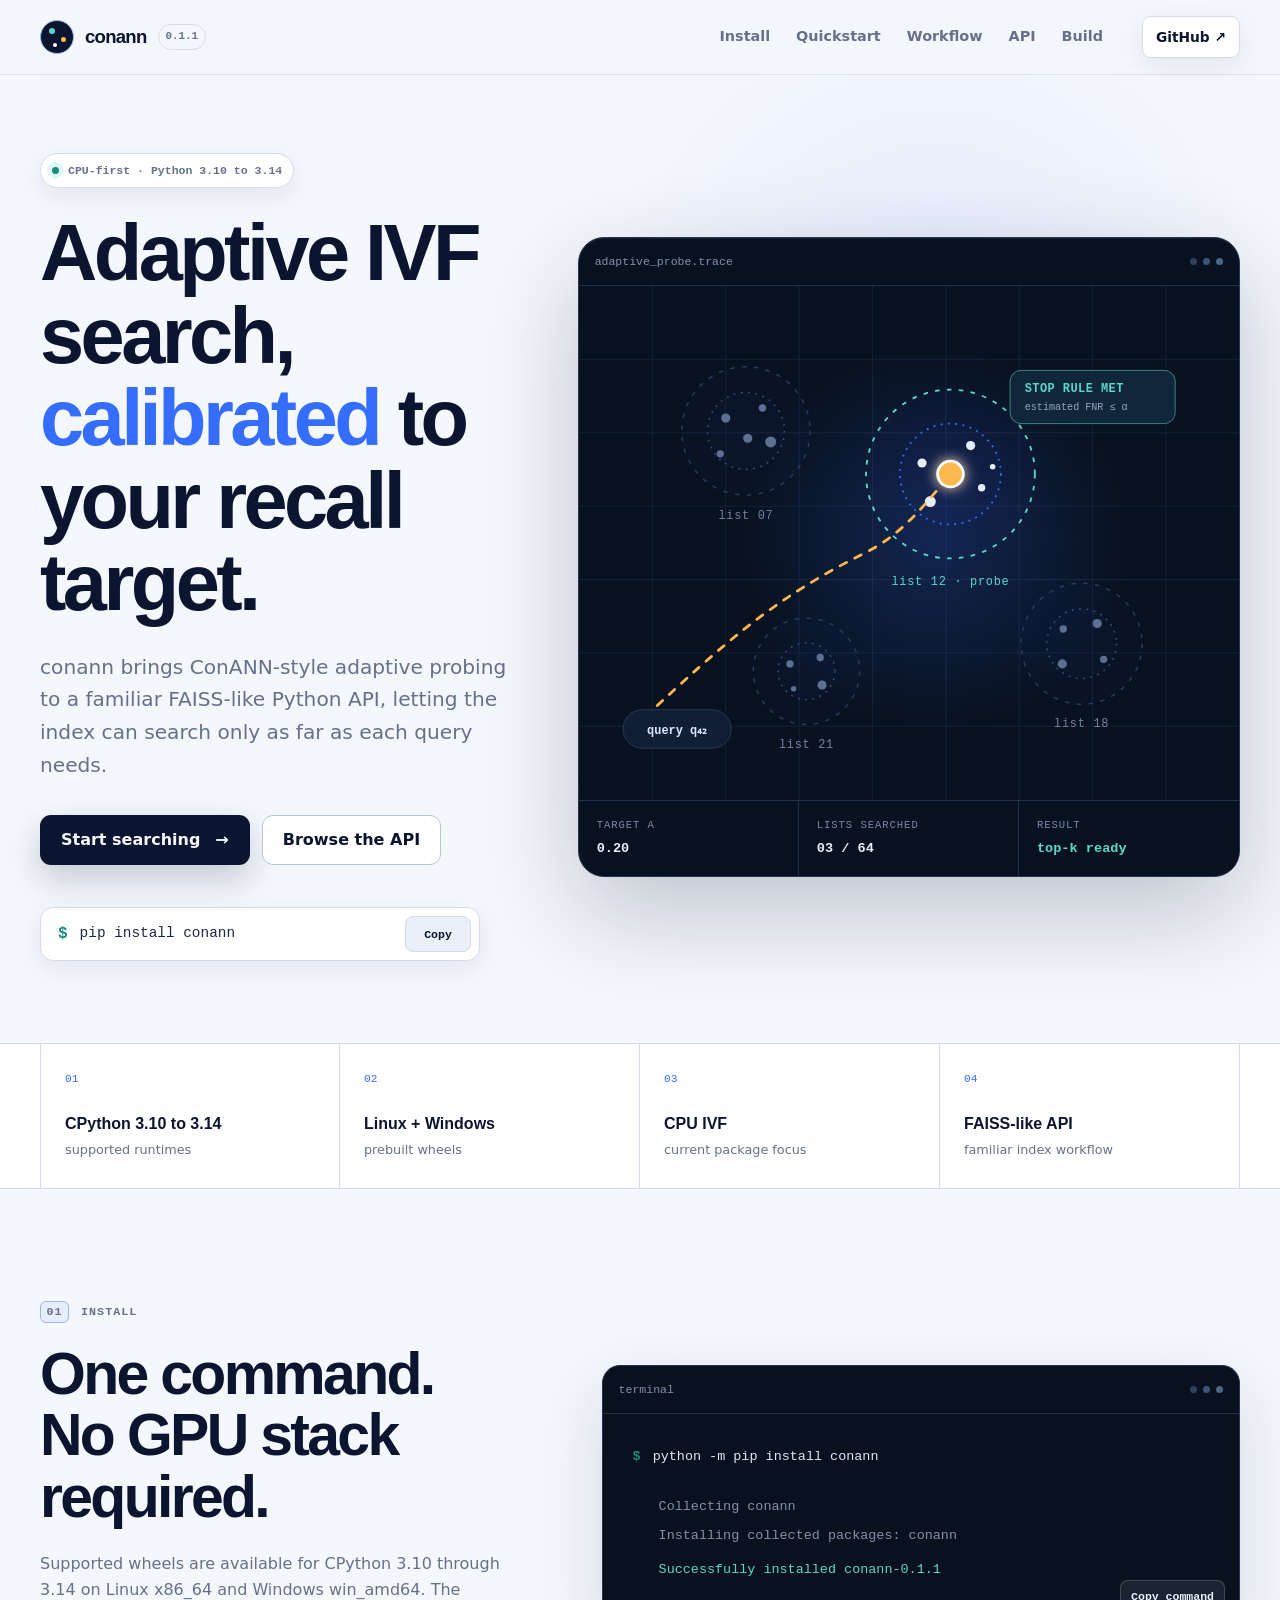
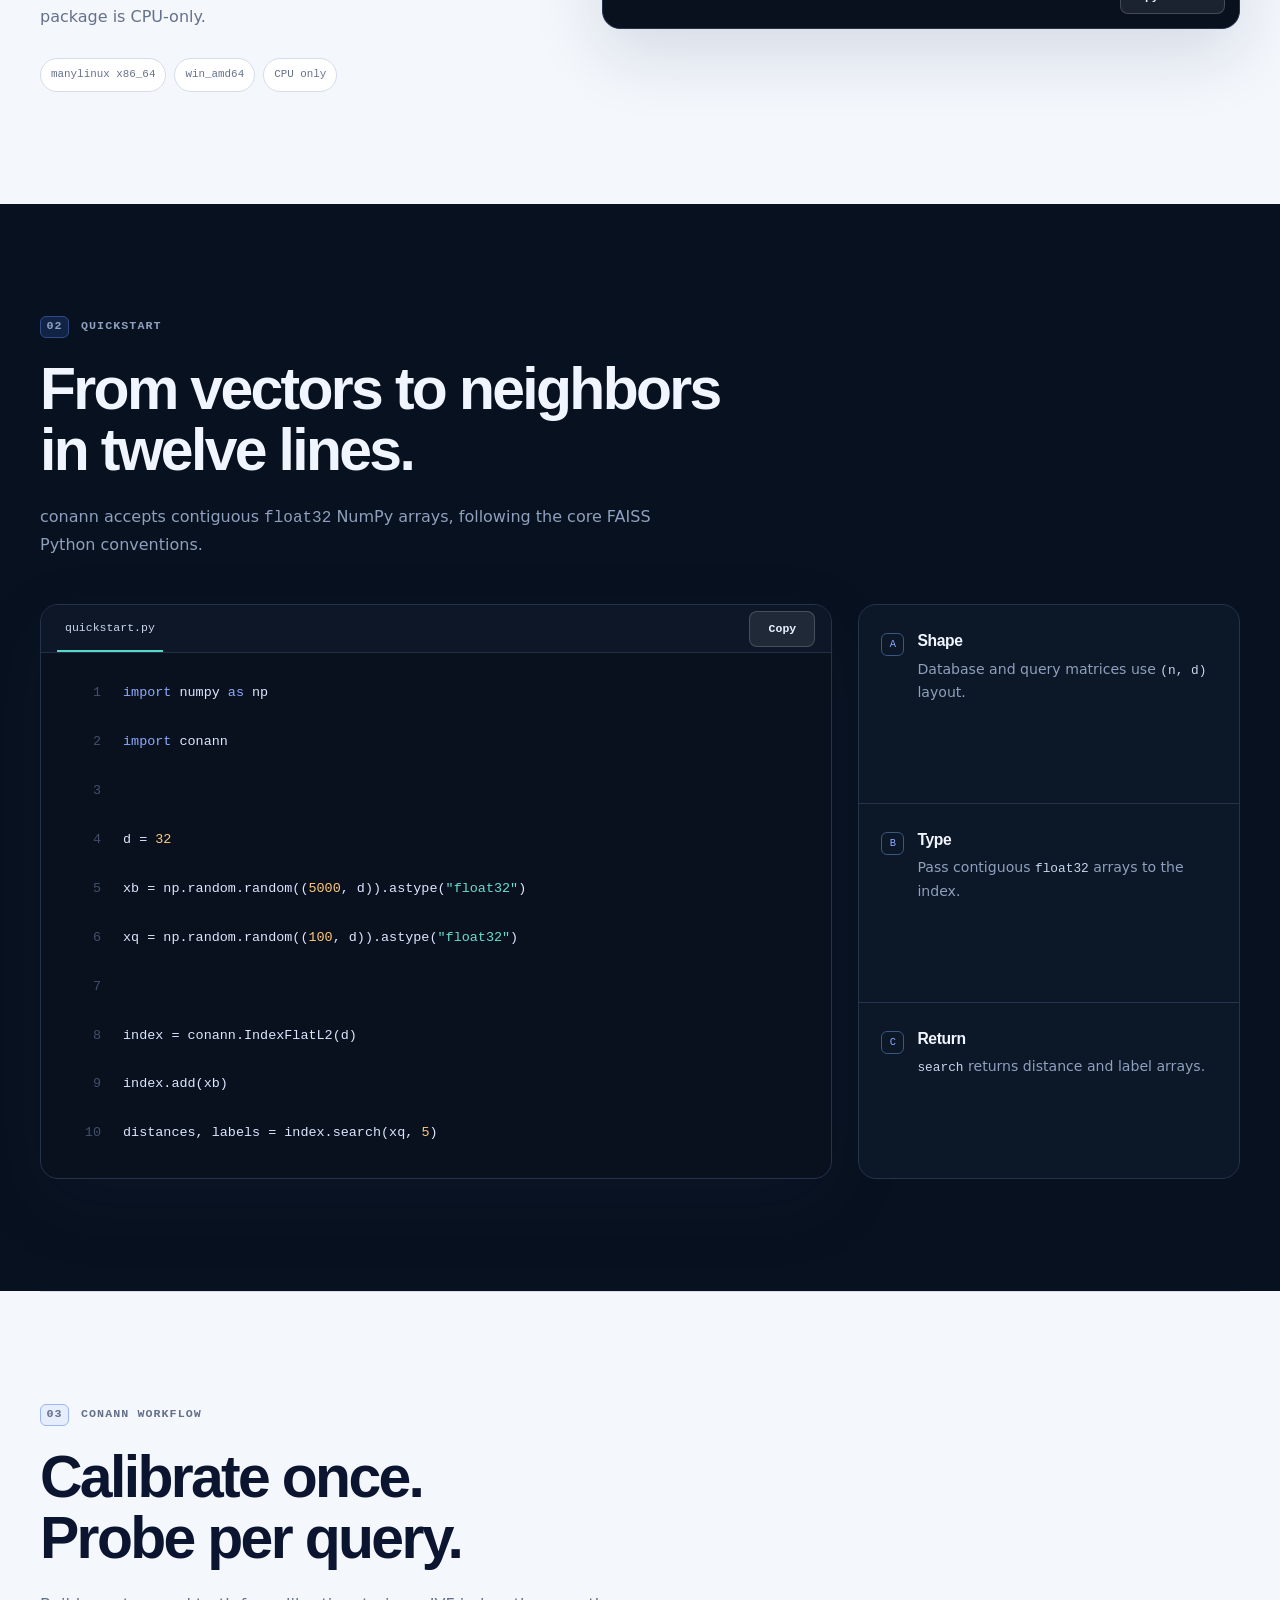
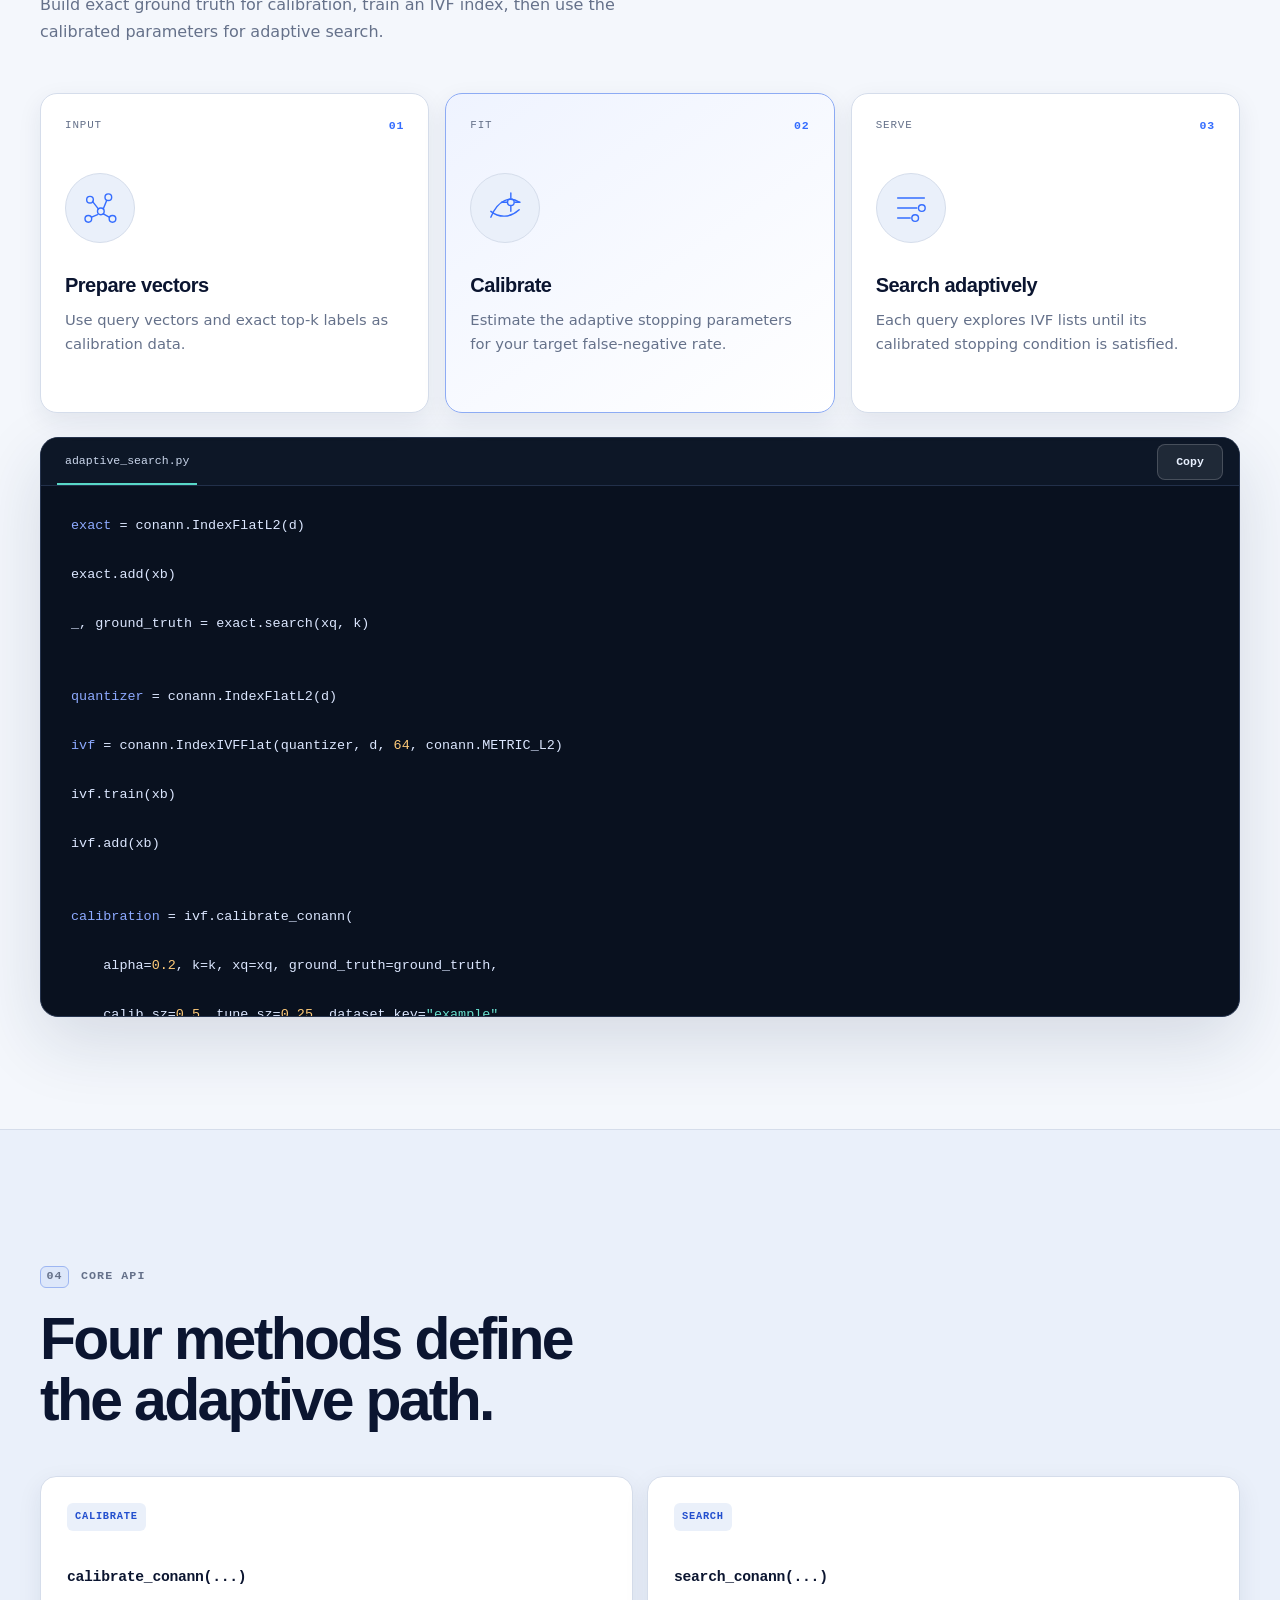
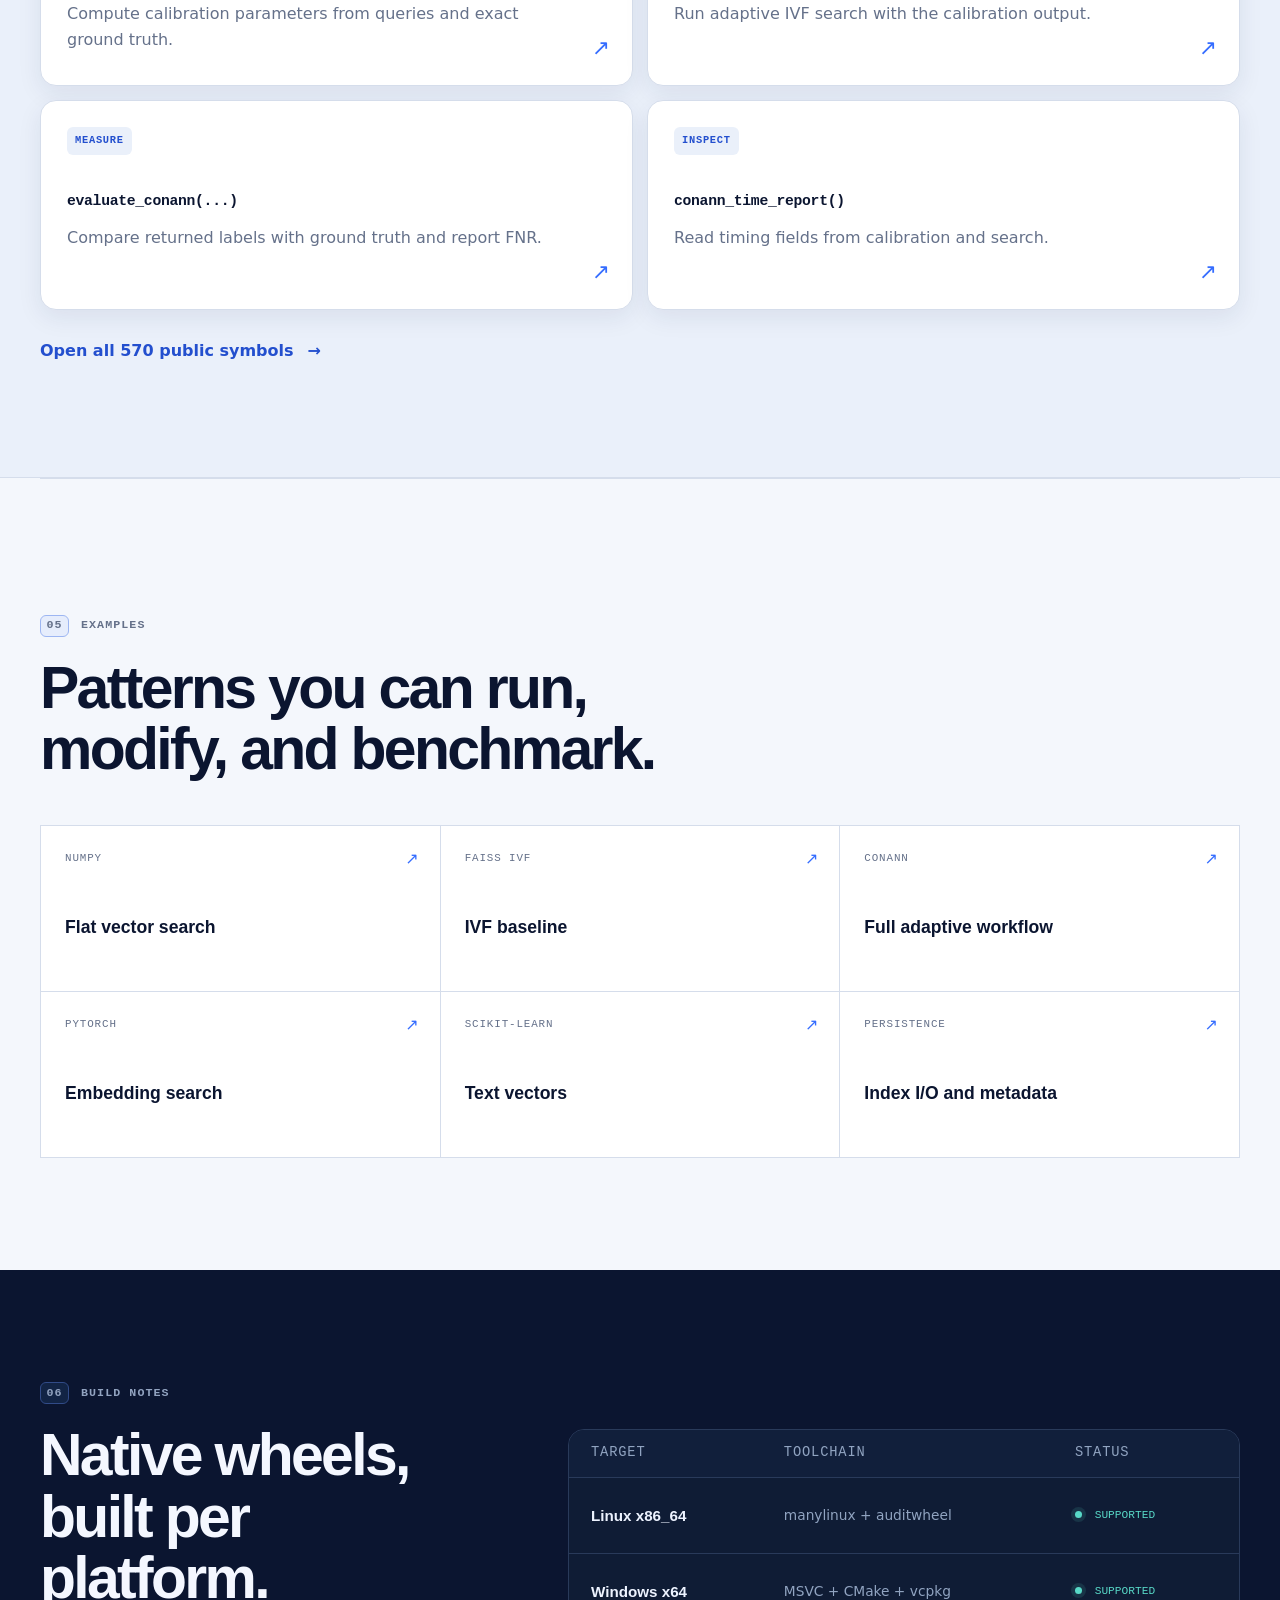
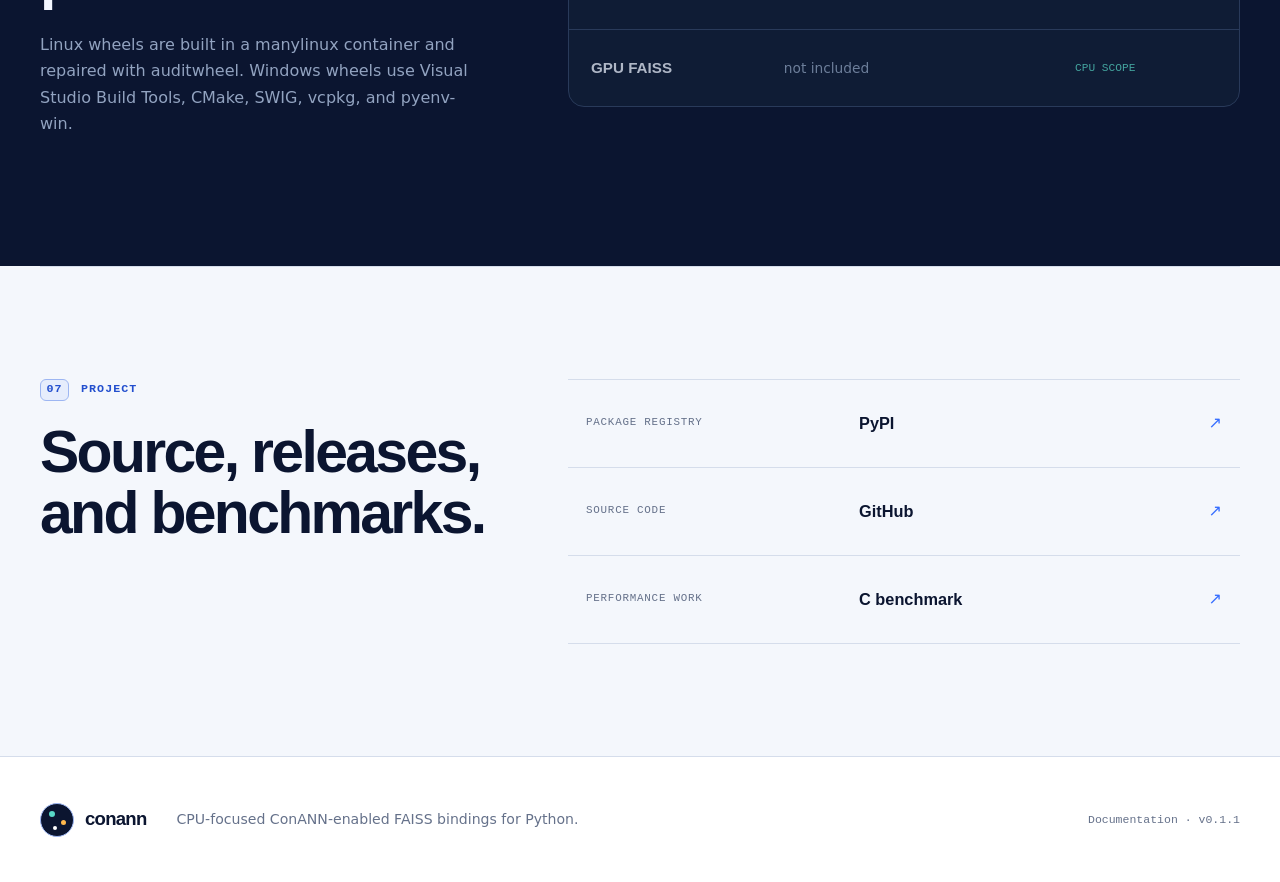
==== commit f31a1641: "Update" ====
--- a/docs/index.html
+++ b/docs/index.html
@@ -4,13 +4,12 @@
     <meta charset="utf-8">
     <meta name="viewport" content="width=device-width, initial-scale=1">
     <meta name="description" content="Documentation for conann, a CPU-focused Python package for calibrated, adaptive FAISS IVF search.">
-    <meta name="theme-color" content="#0b1530">
-    <title>conann — calibrated adaptive IVF search</title>
+    <meta name="theme-color" content="#070b14">
+    <title>conann | calibrated adaptive IVF search</title>
     <link rel="preconnect" href="https://fonts.googleapis.com">
     <link rel="preconnect" href="https://fonts.gstatic.com" crossorigin>
-    <link href="https://fonts.googleapis.com/css2?family=IBM+Plex+Mono:wght@400;500;600&family=IBM+Plex+Sans:wght@400;500;600;700&family=Space+Grotesk:wght@500;600;700&display=swap" rel="stylesheet">
+    <link href="https://fonts.googleapis.com/css2?family=Bricolage+Grotesque:opsz,wght@12..96,500;12..96,600;12..96,700;12..96,800&family=JetBrains+Mono:wght@400;500;600&family=Plus+Jakarta+Sans:wght@400;500;600;700&display=swap" rel="stylesheet">
     <link rel="icon" href='data:image/svg+xml,%3Csvg xmlns="http://www.w3.org/2000/svg" viewBox="0 0 64 64"%3E%3Crect width="64" height="64" rx="16" fill="%230b1530"/%3E%3Ccircle cx="32" cy="32" r="18" fill="none" stroke="%2358d8c7" stroke-width="4"/%3E%3Ccircle cx="40" cy="24" r="5" fill="%23ffb84d"/%3E%3C/svg%3E'>
-    <script>document.documentElement.classList.add("js")</script>
     <link rel="stylesheet" href="styles.css">
   </head>
   <body>
@@ -41,10 +40,6 @@
           </div>
           <div class="nav-actions">
             <a class="nav-github" href="https://github.com/smoothy100x/conann/" target="_blank" rel="noreferrer">GitHub <span aria-hidden="true">↗</span></a>
-            <button class="theme-toggle" type="button" aria-label="Toggle color theme" title="Toggle color theme">
-              <svg class="theme-icon theme-icon-sun" viewBox="0 0 24 24" aria-hidden="true"><circle cx="12" cy="12" r="4"></circle><path d="M12 2v2M12 20v2M4.93 4.93l1.42 1.42M17.66 17.66l1.41 1.41M2 12h2M20 12h2M4.93 19.07l1.42-1.42M17.66 6.34l1.41-1.41"></path></svg>
-              <svg class="theme-icon theme-icon-moon" viewBox="0 0 24 24" aria-hidden="true"><path d="M21 12.79A9 9 0 1 1 11.21 3 7 7 0 0 0 21 12.79Z"></path></svg>
-            </button>
           </div>
         </div>
       </nav>
@@ -54,9 +49,9 @@
       <section class="hero" id="top">
         <div class="hero-grid shell">
           <div class="hero-copy reveal">
-            <div class="status-pill"><span class="status-dot" aria-hidden="true"></span> CPU-first · Python 3.10–3.14</div>
+            <div class="status-pill"><span class="status-dot" aria-hidden="true"></span> CPU-first · Python 3.10 to 3.14</div>
             <h1>Adaptive IVF search,<br><em>calibrated</em> to your recall target.</h1>
-            <p class="lead">conann brings ConANN-style adaptive probing to a familiar FAISS-like Python API—so the index can search only as far as each query needs.</p>
+            <p class="lead">conann brings ConANN-style adaptive probing to a familiar FAISS-like Python API, letting the index can search only as far as each query needs.</p>
 
             <div class="hero-actions" aria-label="Primary actions">
               <a class="button primary" href="#quickstart">Start searching <span aria-hidden="true">→</span></a>
@@ -132,7 +127,7 @@
 
       <section class="compatibility-rail" aria-label="Package compatibility">
         <div class="shell compatibility-grid">
-          <div><span class="rail-index">01</span><strong>CPython 3.10–3.14</strong><small>supported runtimes</small></div>
+          <div><span class="rail-index">01</span><strong>CPython 3.10 to 3.14</strong><small>supported runtimes</small></div>
           <div><span class="rail-index">02</span><strong>Linux + Windows</strong><small>prebuilt wheels</small></div>
           <div><span class="rail-index">03</span><strong>CPU IVF</strong><small>current package focus</small></div>
           <div><span class="rail-index">04</span><strong>FAISS-like API</strong><small>familiar index workflow</small></div>
@@ -311,17 +306,6 @@
     <div class="copy-toast" role="status" aria-live="polite">Copied to clipboard</div>
 
     <script>
-      const root = document.documentElement;
-      const themeToggle = document.querySelector('.theme-toggle');
-      let savedTheme = null;
-      try { savedTheme = localStorage.getItem('conann-theme'); } catch {}
-      const preferredDark = window.matchMedia('(prefers-color-scheme: dark)').matches;
-      root.dataset.theme = savedTheme || (preferredDark ? 'dark' : 'light');
-
-      themeToggle?.addEventListener('click', () => {
-        root.dataset.theme = root.dataset.theme === 'dark' ? 'light' : 'dark';
-        try { localStorage.setItem('conann-theme', root.dataset.theme); } catch {}
-      });
 
       const navToggle = document.querySelector('.nav-toggle');
       const navMenu = document.querySelector('.nav-menu');
--- a/docs/styles.css
+++ b/docs/styles.css
@@ -1,538 +1,490 @@
+/* conann documentation — vector-signal design system */
 :root {
-  --bg: #f7faf9;
-  --text: #142329;
-  --muted: #52656d;
-  --line: #d7e2e0;
-  --panel: #ffffff;
-  --accent: #1d6f86;
-  --accent-dark: #164f60;
-  --code-bg: #10181c;
-  --code-text: #e8f4f4;
-  --soft: #e8f1ef;
-}
-
-* {
-  box-sizing: border-box;
-}
-
-html {
-  scroll-behavior: smooth;
-}
-
+  color-scheme: light;
+  --paper: #f4f7fc;
+  --paper-elevated: #ffffff;
+  --paper-soft: #eaf0fa;
+  --ink: #0b1530;
+  --ink-2: #172446;
+  --text: #1b2947;
+  --muted: #65718a;
+  --line: #d5ddeb;
+  --line-strong: #b8c5da;
+  --cobalt: #356dff;
+  --cobalt-deep: #234fce;
+  --signal: #58d8c7;
+  --signal-deep: #178c7e;
+  --amber: #ffb84d;
+  --amber-soft: #fff0d2;
+  --violet: #8b77ff;
+  --code: #09111f;
+  --code-2: #101c31;
+  --code-text: #dce7ff;
+  --shadow-sm: 0 8px 24px rgba(20, 41, 79, 0.08);
+  --shadow-md: 0 24px 70px rgba(20, 41, 79, 0.14);
+  --shadow-lg: 0 36px 100px rgba(5, 17, 42, 0.22);
+  --radius-sm: 10px;
+  --radius-md: 18px;
+  --radius-lg: 28px;
+  --shell: 1200px;
+  --header-height: 74px;
+}
+
+:root[data-theme="dark"] {
+  color-scheme: dark;
+  --paper: #09101d;
+  --paper-elevated: #101a2c;
+  --paper-soft: #121e33;
+  --ink: #f2f6ff;
+  --ink-2: #dbe5fa;
+  --text: #d4def1;
+  --muted: #9aa9c2;
+  --line: #24324b;
+  --line-strong: #354765;
+  --cobalt: #6b91ff;
+  --cobalt-deep: #8aa8ff;
+  --signal: #5ae0ce;
+  --signal-deep: #63d7c9;
+  --amber: #ffc467;
+  --amber-soft: #3b2e18;
+  --code: #060b13;
+  --code-2: #0d1728;
+  --code-text: #e3ecff;
+  --shadow-sm: 0 8px 24px rgba(0, 0, 0, 0.22);
+  --shadow-md: 0 24px 70px rgba(0, 0, 0, 0.28);
+  --shadow-lg: 0 36px 100px rgba(0, 0, 0, 0.42);
+}
+
+*, *::before, *::after { box-sizing: border-box; }
+html { scroll-behavior: smooth; scroll-padding-top: calc(var(--header-height) + 24px); }
 body {
   margin: 0;
-  background: var(--bg);
+  background: var(--paper);
   color: var(--text);
-  font-family:
-    Inter, ui-sans-serif, system-ui, -apple-system, BlinkMacSystemFont, "Segoe UI",
-    sans-serif;
-  line-height: 1.55;
-}
-
-a {
-  color: var(--accent-dark);
-  text-decoration: none;
-}
-
-a:hover {
-  text-decoration: underline;
-}
+  font-family: "IBM Plex Sans", ui-sans-serif, system-ui, sans-serif;
+  font-size: 16px;
+  line-height: 1.65;
+  text-rendering: optimizeLegibility;
+  -webkit-font-smoothing: antialiased;
+}
+body::selection { background: color-mix(in srgb, var(--cobalt) 24%, transparent); }
+img, svg { max-width: 100%; }
+a { color: inherit; text-decoration: none; }
+button, input, select { font: inherit; }
+button { color: inherit; }
+code, kbd { font-family: "IBM Plex Mono", ui-monospace, SFMono-Regular, Consolas, monospace; }
+[hidden] { display: none !important; }
+
+.shell { width: min(var(--shell), calc(100% - 48px)); margin-inline: auto; }
+.sr-only { position: absolute; width: 1px; height: 1px; padding: 0; margin: -1px; overflow: hidden; clip: rect(0, 0, 0, 0); white-space: nowrap; border: 0; }
+.skip-link { position: fixed; top: 12px; left: 12px; z-index: 1000; transform: translateY(-150%); padding: 10px 16px; border-radius: 8px; background: var(--ink); color: var(--paper); font-weight: 700; transition: transform .2s ease; }
+.skip-link:focus { transform: translateY(0); }
+:focus-visible { outline: 3px solid color-mix(in srgb, var(--cobalt) 64%, white); outline-offset: 3px; }
 
 .site-header {
   position: sticky;
   top: 0;
-  z-index: 10;
-  border-bottom: 1px solid var(--line);
-  background: rgba(247, 250, 249, 0.94);
-  backdrop-filter: blur(12px);
-}
-
-.nav {
-  width: min(1120px, calc(100% - 32px));
-  min-height: 64px;
-  margin: 0 auto;
-  display: flex;
-  align-items: center;
-  justify-content: space-between;
-  gap: 24px;
-}
-
-.brand {
-  display: inline-flex;
-  align-items: center;
-  gap: 10px;
-  color: var(--text);
-  font-weight: 700;
-}
-
-.brand-mark {
-  display: grid;
-  width: 32px;
-  height: 32px;
-  place-items: center;
-  border-radius: 8px;
-  background: var(--accent-dark);
-  color: white;
-}
-
-.nav-links {
-  display: flex;
-  align-items: center;
-  gap: 18px;
-  font-size: 0.94rem;
-}
-
-.hero {
-  width: min(1120px, calc(100% - 32px));
-  min-height: 620px;
-  margin: 0 auto;
-  display: grid;
-  grid-template-columns: minmax(0, 0.86fr) minmax(420px, 1.14fr);
-  gap: 56px;
-  align-items: center;
-  padding: 56px 0 48px;
-}
-
-.hero-copy {
-  max-width: 560px;
-}
-
-.eyebrow {
-  margin: 0 0 10px;
-  color: var(--accent-dark);
-  font-size: 0.82rem;
-  font-weight: 700;
-  text-transform: uppercase;
-}
-
-h1,
-h2,
-h3 {
-  margin: 0;
-  line-height: 1.12;
-}
-
-h1 {
-  font-size: 4.75rem;
-}
-
-h2 {
-  font-size: 2.1rem;
-}
-
-h3 {
-  font-size: 1.04rem;
-}
-
-.lead {
-  margin: 18px 0 0;
-  color: var(--muted);
-  font-size: 1.22rem;
-}
-
-.hero-actions {
-  display: flex;
-  flex-wrap: wrap;
-  gap: 12px;
-  margin-top: 30px;
-}
-
-.button {
-  display: inline-flex;
-  min-height: 44px;
-  align-items: center;
-  justify-content: center;
-  border-radius: 8px;
-  padding: 0 18px;
-  font-weight: 700;
-}
-
-.button.primary {
-  background: var(--accent-dark);
-  color: white;
-}
-
-.button.secondary {
-  border: 1px solid var(--line);
-  background: white;
-  color: var(--text);
-}
-
-.hero-panel {
-  min-width: 0;
-}
-
-.hero-panel svg {
-  display: block;
-  width: 100%;
-  height: auto;
-  border: 1px solid var(--line);
-  border-radius: 18px;
-  box-shadow: 0 24px 54px rgba(20, 35, 41, 0.12);
-}
-
-.svg-title {
-  fill: #16323b;
-  font: 700 22px Inter, sans-serif;
-}
-
-.svg-small {
-  fill: #52656d;
-  font: 16px Inter, sans-serif;
-}
-
-.band {
-  border-top: 1px solid var(--line);
-  border-bottom: 1px solid var(--line);
-  background: var(--soft);
-}
-
-.stat-grid {
-  width: min(1120px, calc(100% - 32px));
-  margin: 0 auto;
-  display: grid;
-  grid-template-columns: repeat(3, minmax(0, 1fr));
-}
-
-.stat-grid > div {
-  padding: 26px 24px;
-  border-left: 1px solid var(--line);
-}
-
-.stat-grid > div:last-child {
-  border-right: 1px solid var(--line);
-}
-
-.stat {
-  display: block;
-  font-size: 1.35rem;
-  font-weight: 800;
-}
-
-.stat-label {
-  color: var(--muted);
-}
-
-.section {
-  width: min(1120px, calc(100% - 32px));
-  margin: 0 auto;
-  padding: 72px 0;
-  border-bottom: 1px solid var(--line);
-}
-
-.section.compact {
-  padding-bottom: 58px;
-}
-
-.section-header {
-  max-width: 760px;
-  margin-bottom: 28px;
-}
-
-.section p {
-  max-width: 760px;
-  color: var(--muted);
-}
-
-.split {
-  display: grid;
-  grid-template-columns: minmax(0, 0.82fr) minmax(420px, 1.18fr);
-  gap: 42px;
-  align-items: start;
-}
-
-.code-block {
-  position: relative;
-  overflow: hidden;
-  border-radius: 8px;
-  border: 1px solid #223137;
-  background: var(--code-bg);
-}
-
-.inline-action {
-  display: inline-flex;
-  min-height: 40px;
-  align-items: center;
-  border: 1px solid var(--line);
-  border-radius: 8px;
-  background: white;
-  padding: 0 14px;
-  font-weight: 700;
-}
-
-.code-block.wide {
-  margin-top: 26px;
-}
-
-pre {
-  margin: 0;
-  overflow-x: auto;
-  padding: 22px;
-}
-
-code {
-  color: var(--code-text);
-  font-family:
-    "SFMono-Regular", Consolas, "Liberation Mono", Menlo, monospace;
-  font-size: 0.9rem;
-}
-
-p code,
-h3 code {
-  color: inherit;
-}
-
-.copy-button {
-  position: absolute;
-  top: 10px;
-  right: 10px;
-  min-width: 68px;
-  min-height: 34px;
-  border: 1px solid rgba(255, 255, 255, 0.2);
-  border-radius: 7px;
-  background: rgba(255, 255, 255, 0.1);
-  color: white;
-  cursor: pointer;
-  font-weight: 700;
-}
-
-.api-grid {
-  display: grid;
-  grid-template-columns: repeat(4, minmax(0, 1fr));
-  gap: 14px;
-}
-
-.api-grid article,
-.build-card,
-.reference-card {
-  min-width: 0;
-  border: 1px solid var(--line);
-  border-radius: 8px;
-  background: var(--panel);
-  padding: 18px;
-}
-
-.api-grid p,
-.build-card p,
-.reference-card p {
-  margin-bottom: 0;
-  font-size: 0.94rem;
-}
-
-.page-hero {
-  width: min(1120px, calc(100% - 32px));
-  margin: 0 auto;
-  padding: 72px 0 48px;
-}
-
-.page-hero h1 {
-  font-size: 3.4rem;
-}
-
-.compact-stats {
-  grid-template-columns: repeat(6, minmax(0, 1fr));
-}
-
-.reference-grid {
-  display: grid;
-  grid-template-columns: repeat(2, minmax(0, 1fr));
-  gap: 14px;
-}
-
-.reference-card h3 {
-  overflow-wrap: anywhere;
-}
-
-.api-tools {
-  display: grid;
-  grid-template-columns: minmax(0, 1fr) 260px;
-  gap: 12px;
-  margin-bottom: 18px;
-}
-
-.api-tools input,
-.api-tools select {
-  min-height: 44px;
-  border: 1px solid var(--line);
-  border-radius: 8px;
-  background: white;
-  color: var(--text);
-  font: inherit;
-  padding: 0 12px;
-}
-
-.table-wrap {
-  overflow-x: auto;
-  border: 1px solid var(--line);
-  border-radius: 8px;
-  background: white;
-}
-
-.api-table {
-  width: 100%;
-  min-width: 980px;
-  border-collapse: collapse;
-  font-size: 0.92rem;
-}
-
-.api-table th,
-.api-table td {
-  padding: 12px;
-  border-bottom: 1px solid var(--line);
-  text-align: left;
-  vertical-align: top;
-}
-
-.api-table th {
-  background: var(--soft);
-  color: var(--text);
-  font-weight: 800;
-}
-
-.api-table td:first-child {
-  width: 220px;
-}
-
-.api-table td:nth-child(2) {
-  width: 120px;
-}
-
-.api-table td:nth-child(3) {
-  width: 280px;
-}
-
-.api-table code {
-  color: var(--text);
-  overflow-wrap: anywhere;
-}
-
-.api-count {
-  margin-top: 12px;
-  color: var(--muted);
-}
-
-.example-list,
-.link-row {
-  display: grid;
-  gap: 10px;
-}
-
-.example-list {
-  grid-template-columns: repeat(3, minmax(0, 1fr));
-}
-
-.example-list a,
-.link-row a {
-  display: flex;
-  min-height: 52px;
-  align-items: center;
-  border: 1px solid var(--line);
-  border-radius: 8px;
-  background: white;
-  padding: 0 16px;
-  font-weight: 700;
-}
-
-.link-row {
-  grid-template-columns: repeat(3, minmax(0, 1fr));
-}
-
-.build-card ul {
-  margin: 16px 0 0;
-  padding-left: 20px;
-  color: var(--muted);
-}
-
-.footer {
-  width: min(1120px, calc(100% - 32px));
-  min-height: 90px;
-  margin: 0 auto;
-  display: flex;
-  align-items: center;
-  justify-content: space-between;
-  gap: 18px;
-  color: var(--muted);
-}
-
-@media (max-width: 900px) {
-  .nav {
-    align-items: flex-start;
-    flex-direction: column;
-    padding: 14px 0;
-  }
-
-  .nav-links {
-    width: 100%;
-    overflow-x: auto;
-    padding-bottom: 2px;
-  }
-
-  .hero,
-  .split {
-    grid-template-columns: 1fr;
-  }
-
-  .hero {
-    min-height: auto;
-    gap: 30px;
-  }
-
-  h1 {
-    font-size: 3.6rem;
-  }
-
-  .api-grid,
-  .reference-grid,
-  .example-list,
-  .link-row,
-  .stat-grid {
-    grid-template-columns: 1fr;
-  }
-
-  .stat-grid > div,
-  .stat-grid > div:last-child {
-    border-right: 1px solid var(--line);
-  }
-
-  .api-tools {
-    grid-template-columns: 1fr;
-  }
-}
-
-@media (max-width: 560px) {
-  .hero,
-  .section,
-  .page-hero,
-  .nav,
-  .footer,
-  .stat-grid {
-    width: min(100% - 24px, 1120px);
-  }
-
-  h1 {
-    font-size: 3rem;
-  }
-
-  h2 {
-    font-size: 1.72rem;
-  }
-
-  .lead {
-    font-size: 1.05rem;
-  }
-
-  .hero-actions {
-    align-items: stretch;
-    flex-direction: column;
-  }
-
-  .button {
-    width: 100%;
-  }
-
-  .footer {
-    align-items: flex-start;
-    flex-direction: column;
-    justify-content: center;
-  }
-}
+  z-index: 100;
+  min-height: var(--header-height);
+  border-bottom: 1px solid color-mix(in srgb, var(--line) 78%, transparent);
+  background: color-mix(in srgb, var(--paper) 84%, transparent);
+  backdrop-filter: blur(18px) saturate(140%);
+}
+.nav { min-height: var(--header-height); display: flex; align-items: center; justify-content: space-between; gap: 30px; }
+.brand { display: inline-flex; align-items: center; gap: 11px; color: var(--ink); }
+.brand:hover .brand-mark { transform: rotate(-8deg) scale(1.04); }
+.brand-mark { position: relative; display: block; width: 34px; height: 34px; border: 1px solid color-mix(in srgb, var(--cobalt) 35%, var(--line)); border-radius: 50%; background: var(--ink); transition: transform .25s ease; }
+.brand-mark span { position: absolute; display: block; border-radius: 50%; background: var(--signal); }
+.brand-mark span:nth-child(1) { width: 6px; height: 6px; top: 7px; left: 8px; }
+.brand-mark span:nth-child(2) { width: 5px; height: 5px; top: 16px; right: 7px; background: var(--amber); }
+.brand-mark span:nth-child(3) { width: 4px; height: 4px; bottom: 6px; left: 12px; background: #fff; }
+.brand-word { font-family: "Space Grotesk", sans-serif; font-size: 1.16rem; font-weight: 700; letter-spacing: -.04em; }
+.brand-version { padding: 3px 7px; border: 1px solid var(--line); border-radius: 999px; color: var(--muted); font-family: "IBM Plex Mono", monospace; font-size: .68rem; font-weight: 600; }
+.nav-menu { display: flex; align-items: center; gap: 28px; }
+.nav-links { display: flex; align-items: center; gap: 4px; }
+.nav-links a { position: relative; padding: 8px 11px; border-radius: 8px; color: var(--muted); font-size: .9rem; font-weight: 600; transition: color .18s ease, background .18s ease; }
+.nav-links a:hover, .nav-links a.active { background: var(--paper-soft); color: var(--ink); }
+.nav-actions { display: flex; align-items: center; gap: 9px; }
+.nav-github { padding: 9px 13px; border: 1px solid var(--line); border-radius: 9px; background: var(--paper-elevated); color: var(--ink); font-size: .86rem; font-weight: 700; box-shadow: var(--shadow-sm); transition: transform .18s ease, border-color .18s ease; }
+.nav-github:hover { transform: translateY(-2px); border-color: var(--line-strong); }
+.theme-toggle { display: grid; width: 40px; height: 40px; place-items: center; border: 1px solid var(--line); border-radius: 9px; background: var(--paper-elevated); cursor: pointer; }
+.theme-icon { width: 18px; height: 18px; fill: none; stroke: currentColor; stroke-width: 1.8; stroke-linecap: round; stroke-linejoin: round; }
+.theme-icon-moon { display: none; }
+:root[data-theme="dark"] .theme-icon-sun { display: none; }
+:root[data-theme="dark"] .theme-icon-moon { display: block; }
+.nav-toggle { display: none; width: 42px; height: 42px; border: 1px solid var(--line); border-radius: 10px; background: var(--paper-elevated); cursor: pointer; }
+.nav-toggle span:not(.sr-only) { display: block; width: 18px; height: 2px; margin: 5px auto; background: currentColor; transition: transform .2s ease; }
+.nav-toggle[aria-expanded="true"] span:nth-last-child(2) { transform: translateY(3.5px) rotate(45deg); }
+.nav-toggle[aria-expanded="true"] span:last-child { transform: translateY(-3.5px) rotate(-45deg); }
+
+.hero { position: relative; overflow: hidden; padding: 78px 0 82px; }
+.hero::before { content: ""; position: absolute; inset: -10% auto auto 45%; width: 720px; height: 720px; border-radius: 50%; background: radial-gradient(circle, color-mix(in srgb, var(--cobalt) 10%, transparent), transparent 66%); pointer-events: none; }
+.hero-grid { position: relative; display: grid; grid-template-columns: minmax(0, .84fr) minmax(560px, 1.16fr); gap: 58px; align-items: center; }
+.hero-copy { position: relative; z-index: 2; }
+.status-pill { display: inline-flex; align-items: center; gap: 9px; margin-bottom: 24px; padding: 7px 11px; border: 1px solid var(--line); border-radius: 999px; background: var(--paper-elevated); color: var(--muted); font-family: "IBM Plex Mono", monospace; font-size: .72rem; font-weight: 600; box-shadow: var(--shadow-sm); }
+.status-dot { width: 7px; height: 7px; border-radius: 50%; background: var(--signal-deep); box-shadow: 0 0 0 5px color-mix(in srgb, var(--signal) 18%, transparent); }
+h1, h2, h3 { margin: 0; color: var(--ink); font-family: "Space Grotesk", sans-serif; line-height: 1.04; letter-spacing: -.045em; }
+h1 { max-width: 770px; font-size: clamp(3.5rem, 6.2vw, 6.65rem); }
+h1 em, h2 em { color: var(--cobalt); font-style: normal; }
+h2 { font-size: clamp(2.5rem, 4.6vw, 4.75rem); }
+h3 { font-size: 1.15rem; letter-spacing: -.025em; }
+.lead { max-width: 650px; margin: 26px 0 0; color: var(--muted); font-size: clamp(1.05rem, 1.6vw, 1.26rem); line-height: 1.62; }
+.hero-actions { display: flex; flex-wrap: wrap; gap: 12px; margin-top: 34px; }
+.button { display: inline-flex; min-height: 50px; align-items: center; justify-content: center; gap: 15px; padding: 0 20px; border: 1px solid transparent; border-radius: 11px; font-weight: 700; transition: transform .2s ease, box-shadow .2s ease, background .2s ease; }
+.button:hover { transform: translateY(-3px); }
+.button.primary { background: var(--ink); color: var(--paper); box-shadow: 0 14px 34px color-mix(in srgb, var(--ink) 20%, transparent); }
+.button.primary:hover { box-shadow: 0 18px 40px color-mix(in srgb, var(--ink) 26%, transparent); }
+.button.secondary { border-color: var(--line-strong); background: var(--paper-elevated); color: var(--ink); }
+.install-strip { display: flex; max-width: 440px; min-height: 54px; align-items: center; gap: 12px; margin-top: 42px; padding: 0 8px 0 17px; border: 1px solid var(--line); border-radius: 13px; background: var(--paper-elevated); box-shadow: var(--shadow-sm); }
+.install-strip code { min-width: 0; flex: 1; color: var(--text); font-size: .9rem; white-space: nowrap; overflow: hidden; text-overflow: ellipsis; }
+.terminal-prompt { color: var(--signal-deep); font-family: "IBM Plex Mono", monospace; font-weight: 700; }
+.copy-button { border: 1px solid color-mix(in srgb, white 18%, transparent); border-radius: 8px; background: color-mix(in srgb, white 8%, transparent); color: #e9f1ff; cursor: pointer; font-family: "IBM Plex Mono", monospace; font-size: .72rem; font-weight: 600; transition: background .18s ease, transform .18s ease; }
+.copy-button:hover { background: color-mix(in srgb, white 15%, transparent); transform: translateY(-1px); }
+.copy-button.compact { min-width: 66px; min-height: 36px; padding: 0 10px; }
+.install-strip .copy-button { border-color: var(--line); background: var(--paper-soft); color: var(--ink); }
+
+.probe-stage { position: relative; overflow: hidden; border: 1px solid #263451; border-radius: 26px; background: #08111f; box-shadow: var(--shadow-lg); }
+.probe-stage::after { content: ""; position: absolute; inset: 0; border-radius: inherit; box-shadow: inset 0 1px rgba(255,255,255,.05); pointer-events: none; }
+.probe-toolbar, .terminal-top, .code-window-top { display: flex; min-height: 48px; align-items: center; justify-content: space-between; gap: 16px; padding: 0 16px; border-bottom: 1px solid #22304a; color: #8191ad; font-family: "IBM Plex Mono", monospace; font-size: .72rem; }
+.window-dots { display: inline-flex; gap: 6px; }
+.window-dots i { width: 7px; height: 7px; border-radius: 50%; background: #31405c; }
+.window-dots i:nth-child(2) { background: #3a5278; }
+.window-dots i:nth-child(3) { background: #476889; }
+.probe-visual { display: block; width: 100%; height: auto; }
+.probe-bg { fill: #08111f; }
+.grid-lines { fill: none; stroke: #17233a; stroke-width: 1; }
+.cluster-ring { fill: rgba(53,109,255,.025); stroke: #2a3d61; stroke-width: 1.5; stroke-dasharray: 5 8; }
+.cluster-ring.inner { stroke: #3a527e; stroke-dasharray: 2 6; }
+.cluster .points circle { fill: #5c7094; }
+.cluster text { fill: #7183a2; font: 500 13px "IBM Plex Mono", monospace; text-anchor: middle; letter-spacing: .06em; }
+.cluster.active .cluster-ring { stroke: #58d8c7; stroke-width: 2; animation: probeRing 3.4s ease-in-out infinite; }
+.cluster.active .cluster-ring.inner { stroke: #356dff; animation-delay: .5s; }
+.cluster.active .points circle { fill: #e4ecff; }
+.cluster.active text { fill: #58d8c7; }
+.query-path { fill: none; stroke: #ffb84d; stroke-width: 3; stroke-linecap: round; stroke-dasharray: 8 10; animation: dash 4s linear infinite; }
+.query-pulse { fill: #ffb84d; stroke: white; stroke-width: 3; animation: pulse 2.2s ease-out infinite; }
+.query-label rect { fill: #111f36; stroke: #2a3a56; }
+.query-label text { fill: #d9e5fb; font: 600 13px "IBM Plex Mono", monospace; text-anchor: middle; }
+.stop-label rect { fill: #10263a; stroke: #3d8f87; }
+.stop-label text { fill: #58d8c7; font: 600 13px "IBM Plex Mono", monospace; letter-spacing: .04em; }
+.stop-label .small { fill: #91a5c2; font-size: 11px; font-weight: 400; letter-spacing: 0; }
+.probe-readout { display: grid; grid-template-columns: repeat(3, 1fr); border-top: 1px solid #22304a; }
+.probe-readout div { padding: 16px 18px; border-right: 1px solid #22304a; }
+.probe-readout div:last-child { border-right: 0; }
+.probe-readout span, .probe-readout strong { display: block; }
+.probe-readout span { margin-bottom: 4px; color: #7889a7; font-family: "IBM Plex Mono", monospace; font-size: .66rem; text-transform: uppercase; letter-spacing: .09em; }
+.probe-readout strong { color: #e6eeff; font-family: "IBM Plex Mono", monospace; font-size: .85rem; }
+.probe-readout .signal-text { color: #58d8c7; }
+
+.compatibility-rail { border-block: 1px solid var(--line); background: var(--paper-elevated); }
+.compatibility-grid { display: grid; grid-template-columns: repeat(4, 1fr); }
+.compatibility-grid > div { position: relative; padding: 26px 24px 28px; border-right: 1px solid var(--line); }
+.compatibility-grid > div:first-child { border-left: 1px solid var(--line); }
+.rail-index { display: block; margin-bottom: 22px; color: var(--cobalt); font-family: "IBM Plex Mono", monospace; font-size: .7rem; }
+.compatibility-grid strong, .compatibility-grid small { display: block; }
+.compatibility-grid strong { color: var(--ink); font-family: "Space Grotesk", sans-serif; font-size: 1rem; }
+.compatibility-grid small { margin-top: 2px; color: var(--muted); font-size: .8rem; }
+
+.section { padding-block: 112px; }
+.section + .section:not(.section-dark):not(.api-overview):not(.build-section):not(.symbol-section) { border-top: 1px solid var(--line); }
+.section-split { display: grid; grid-template-columns: minmax(0, .86fr) minmax(520px, 1.14fr); gap: 80px; align-items: center; }
+.section-intro p, .section-heading > p { max-width: 660px; color: var(--muted); }
+.section-intro > p:last-of-type, .section-heading > p:last-of-type { margin-top: 24px; }
+.eyebrow { display: flex; align-items: center; gap: 12px; margin: 0 0 20px; color: var(--cobalt-deep); font-family: "IBM Plex Mono", monospace; font-size: .73rem; font-weight: 600; letter-spacing: .09em; text-transform: uppercase; }
+.eyebrow span { display: inline-grid; min-width: 29px; height: 22px; place-items: center; padding-inline: 5px; border: 1px solid color-mix(in srgb, var(--cobalt) 35%, var(--line)); border-radius: 6px; background: color-mix(in srgb, var(--cobalt) 7%, transparent); }
+.eyebrow.light { color: #83a3ff; }
+.eyebrow.light span { border-color: #314b88; background: #122445; }
+.platform-tags { display: flex; flex-wrap: wrap; gap: 8px; margin-top: 28px; }
+.platform-tags span { padding: 7px 10px; border: 1px solid var(--line); border-radius: 999px; background: var(--paper-elevated); color: var(--muted); font-family: "IBM Plex Mono", monospace; font-size: .68rem; }
+.terminal-card { position: relative; overflow: hidden; border: 1px solid #25334d; border-radius: 18px; background: var(--code); box-shadow: var(--shadow-md); }
+.terminal-body { min-height: 214px; padding: 32px 30px; font-family: "IBM Plex Mono", monospace; font-size: .84rem; }
+.terminal-line { display: flex; gap: 12px; color: var(--code-text); }
+.terminal-output { display: grid; gap: 7px; margin: 28px 0 0 26px; color: #8191aa; }
+.terminal-output strong { margin-top: 5px; color: #58d8c7; font-weight: 500; }
+.terminal-card > .copy-button { position: absolute; right: 14px; bottom: 14px; min-height: 34px; padding: 0 10px; }
+
+.section-dark { overflow: hidden; background: #08111f; color: #cbd7ec; }
+.section-dark h2, .section-dark h3 { color: #f0f5ff; }
+.section-dark .section-heading > p { color: #8ea0bd; }
+.section-heading { margin-bottom: 46px; }
+.max-copy { max-width: 780px; }
+.quickstart-layout { display: grid; grid-template-columns: minmax(0, 1.35fr) minmax(280px, .65fr); gap: 26px; align-items: stretch; }
+.code-window { overflow: hidden; border: 1px solid #25334d; border-radius: 18px; background: var(--code); box-shadow: var(--shadow-md); }
+.code-window-top { background: #0d1727; }
+.code-tabs { align-self: stretch; display: flex; align-items: flex-end; }
+.code-tabs span { display: flex; height: 100%; align-items: center; padding: 0 8px; }
+.code-tabs .active { border-bottom: 2px solid #58d8c7; color: #cbd7ec; }
+pre { margin: 0; overflow: auto; tab-size: 2; }
+.code-window pre { padding: 28px 30px 32px; }
+.code-window code { display: block; color: var(--code-text); font-size: .84rem; line-height: 1.82; }
+.code-window code > span { display: block; white-space: pre; }
+.code-window code b { color: #8daaff; font-weight: 500; }
+.code-window code i { color: #ffcb79; font-style: normal; }
+.code-window code q { color: #68dfce; quotes: none; }
+.line-numbers { counter-reset: line; }
+.line-numbers code > span { counter-increment: line; }
+.line-numbers code > span::before { content: counter(line); display: inline-block; width: 30px; margin-right: 22px; color: #40506c; text-align: right; user-select: none; }
+.code-notes { display: grid; border: 1px solid #25334d; border-radius: 18px; background: #0c1728; }
+.code-notes > div { position: relative; padding: 28px 26px 26px 58px; border-bottom: 1px solid #25334d; }
+.code-notes > div:last-child { border-bottom: 0; }
+.note-marker { position: absolute; top: 28px; left: 22px; display: grid; width: 23px; height: 23px; place-items: center; border: 1px solid #3b5480; border-radius: 6px; color: #8daaff; font-family: "IBM Plex Mono", monospace; font-size: .65rem; }
+.code-notes h3 { margin-bottom: 8px; font-size: .98rem; }
+.code-notes p { margin: 0; color: #8ea0bd; font-size: .88rem; }
+.code-notes code { color: #c8d7f0; font-size: .8rem; }
+
+.workflow-grid { display: grid; grid-template-columns: repeat(3, 1fr); gap: 16px; margin: 48px 0 24px; }
+.workflow-step { position: relative; min-height: 320px; padding: 22px 24px 28px; border: 1px solid var(--line); border-radius: 17px; background: var(--paper-elevated); box-shadow: var(--shadow-sm); transition: transform .22s ease, border-color .22s ease; }
+.workflow-step:hover { transform: translateY(-5px); border-color: var(--line-strong); }
+.workflow-step.featured { border-color: color-mix(in srgb, var(--cobalt) 45%, var(--line)); background: linear-gradient(145deg, color-mix(in srgb, var(--cobalt) 8%, var(--paper-elevated)), var(--paper-elevated)); }
+.step-top { display: flex; align-items: center; justify-content: space-between; color: var(--muted); font-family: "IBM Plex Mono", monospace; font-size: .68rem; text-transform: uppercase; letter-spacing: .08em; }
+.step-top strong { color: var(--cobalt); font-size: .72rem; }
+.step-icon { display: grid; width: 70px; height: 70px; place-items: center; margin: 38px 0 32px; border: 1px solid var(--line); border-radius: 50%; background: var(--paper-soft); }
+.step-icon svg { width: 40px; fill: none; stroke: var(--cobalt); stroke-width: 1.7; stroke-linecap: round; stroke-linejoin: round; }
+.workflow-step h3 { margin-bottom: 12px; font-size: 1.25rem; }
+.workflow-step p { margin: 0; color: var(--muted); font-size: .92rem; }
+.workflow-code { margin-top: 18px; }
+.workflow-code pre { max-height: 530px; }
+
+.api-overview { background: var(--paper-soft); border-block: 1px solid var(--line); }
+.method-grid { display: grid; grid-template-columns: repeat(2, 1fr); gap: 14px; }
+.method-card { position: relative; min-height: 210px; padding: 24px 26px; border: 1px solid var(--line); border-radius: 16px; background: var(--paper-elevated); box-shadow: var(--shadow-sm); transition: transform .2s ease, border-color .2s ease, box-shadow .2s ease; }
+.method-card:hover { transform: translateY(-5px); border-color: color-mix(in srgb, var(--cobalt) 45%, var(--line)); box-shadow: var(--shadow-md); }
+.method-kind, .reference-kind { display: inline-flex; margin-bottom: 34px; padding: 5px 8px; border-radius: 6px; background: var(--paper-soft); color: var(--cobalt-deep); font-family: "IBM Plex Mono", monospace; font-size: .65rem; font-weight: 600; text-transform: uppercase; letter-spacing: .07em; }
+.method-card h3 { padding-right: 42px; }
+.method-card h3 code, .reference-card h3 code { color: var(--ink); font-family: "IBM Plex Mono", monospace; font-size: .92rem; letter-spacing: -.02em; overflow-wrap: anywhere; }
+.method-card p { max-width: 480px; margin: 16px 50px 0 0; color: var(--muted); }
+.card-arrow { position: absolute; right: 22px; bottom: 20px; color: var(--cobalt); font-size: 1.35rem; transition: transform .2s ease; }
+.method-card:hover .card-arrow { transform: translate(3px, -3px); }
+.text-link { display: inline-flex; align-items: center; gap: 14px; margin-top: 28px; color: var(--cobalt-deep); font-weight: 700; }
+.text-link:hover span { transform: translateX(4px); }
+.text-link span { transition: transform .18s ease; }
+
+.example-grid { display: grid; grid-template-columns: repeat(3, 1fr); border-top: 1px solid var(--line); border-left: 1px solid var(--line); }
+.example-grid a { position: relative; min-height: 166px; padding: 24px; border-right: 1px solid var(--line); border-bottom: 1px solid var(--line); background: var(--paper-elevated); transition: background .18s ease; }
+.example-grid a:hover { background: color-mix(in srgb, var(--cobalt) 6%, var(--paper-elevated)); }
+.example-grid span, .example-grid strong { display: block; }
+.example-grid span { margin-bottom: 45px; color: var(--muted); font-family: "IBM Plex Mono", monospace; font-size: .68rem; text-transform: uppercase; letter-spacing: .08em; }
+.example-grid strong { color: var(--ink); font-family: "Space Grotesk", sans-serif; font-size: 1.1rem; }
+.example-grid i { position: absolute; top: 20px; right: 21px; color: var(--cobalt); font-style: normal; }
+
+.build-section { background: #0b1530; color: #cbd7ec; }
+.build-section h2 { color: #f4f7ff; }
+.build-section .section-intro p { color: #92a3c0; }
+.build-layout { display: grid; grid-template-columns: .8fr 1.2fr; gap: 80px; align-items: center; }
+.build-matrix { overflow: hidden; border: 1px solid #293a5a; border-radius: 16px; background: #0f1c35; }
+.matrix-row { display: grid; grid-template-columns: .8fr 1.25fr .65fr; gap: 18px; align-items: center; min-height: 76px; padding: 0 22px; border-bottom: 1px solid #293a5a; }
+.matrix-row:last-child { border-bottom: 0; }
+.matrix-row > * { min-width: 0; }
+.matrix-row strong { color: #edf3ff; font-family: "Space Grotesk", sans-serif; font-size: .95rem; }
+.matrix-row span { color: #91a4c1; font-size: .86rem; }
+.matrix-row em { color: #58d8c7; font-family: "IBM Plex Mono", monospace; font-size: .7rem; font-style: normal; text-transform: uppercase; }
+.matrix-row em i { display: inline-block; width: 7px; height: 7px; margin-right: 6px; border-radius: 50%; background: #58d8c7; box-shadow: 0 0 0 4px rgba(88,216,199,.12); }
+.matrix-head { min-height: 48px; background: #111f3b; color: #63789a; font-family: "IBM Plex Mono", monospace; font-size: .65rem; text-transform: uppercase; letter-spacing: .08em; }
+.matrix-row.muted { opacity: .72; }
+
+.project-links { display: grid; grid-template-columns: .8fr 1.2fr; gap: 80px; align-items: start; }
+.project-link-list { border-top: 1px solid var(--line); }
+.project-link-list a { position: relative; display: grid; grid-template-columns: 1fr 1.3fr auto; gap: 18px; align-items: center; min-height: 88px; padding: 0 18px; border-bottom: 1px solid var(--line); transition: background .18s ease, padding .18s ease; }
+.project-link-list a:hover { padding-left: 25px; background: var(--paper-elevated); }
+.project-link-list span { color: var(--muted); font-family: "IBM Plex Mono", monospace; font-size: .68rem; text-transform: uppercase; letter-spacing: .07em; }
+.project-link-list strong { color: var(--ink); font-family: "Space Grotesk", sans-serif; font-size: 1.02rem; }
+.project-link-list i { color: var(--cobalt); font-style: normal; }
+
+.footer { border-top: 1px solid var(--line); background: var(--paper-elevated); }
+.footer-inner { display: grid; grid-template-columns: auto 1fr auto; gap: 30px; align-items: center; min-height: 126px; }
+.footer-brand { justify-self: start; }
+.footer-inner p { margin: 0; color: var(--muted); font-size: .88rem; }
+.footer-meta, .footer-inner > a:last-child { color: var(--muted); font-family: "IBM Plex Mono", monospace; font-size: .72rem; }
+.copy-toast { position: fixed; left: 50%; bottom: 24px; z-index: 200; transform: translate(-50%, 140%); padding: 10px 15px; border: 1px solid #30415e; border-radius: 9px; background: #0d182a; color: #e6efff; box-shadow: var(--shadow-md); font-family: "IBM Plex Mono", monospace; font-size: .74rem; opacity: 0; transition: transform .25s ease, opacity .25s ease; }
+.copy-toast.show { transform: translate(-50%, 0); opacity: 1; }
+
+/* API reference */
+.api-page { background: var(--paper); }
+.api-hero { position: relative; overflow: hidden; padding: 84px 0 80px; background: #0b1530; color: #dce6fa; }
+.api-hero::before { content: ""; position: absolute; inset: 0; background-image: linear-gradient(rgba(113,143,200,.07) 1px, transparent 1px), linear-gradient(90deg, rgba(113,143,200,.07) 1px, transparent 1px); background-size: 64px 64px; mask-image: linear-gradient(to right, black, transparent 82%); }
+.api-hero-grid { position: relative; display: grid; grid-template-columns: minmax(0, 1fr) 430px; gap: 80px; align-items: center; }
+.breadcrumb { display: flex; gap: 9px; margin-bottom: 36px; color: #7f91af; font-family: "IBM Plex Mono", monospace; font-size: .72rem; }
+.breadcrumb a:hover { color: #dce6fa; }
+.api-hero h1 { color: #f3f7ff; font-size: clamp(3.25rem, 5.8vw, 6rem); }
+.api-hero h1 em { color: #58d8c7; }
+.api-hero .lead { color: #96a8c7; }
+.api-hero code { color: #c8d7f0; }
+.light-button { margin-top: 30px; background: #f3f7ff; color: #0b1530; }
+.api-index-panel { overflow: hidden; border: 1px solid #2a3c5e; border-radius: 20px; background: rgba(13,26,49,.88); box-shadow: 0 32px 80px rgba(0,0,0,.28); backdrop-filter: blur(12px); }
+.index-panel-top { display: flex; align-items: flex-end; justify-content: space-between; padding: 22px 24px; border-bottom: 1px solid #2a3c5e; }
+.index-panel-top span { color: #7f91af; font-family: "IBM Plex Mono", monospace; font-size: .72rem; }
+.index-panel-top strong { color: #f4f7ff; font-family: "Space Grotesk", sans-serif; font-size: 3rem; line-height: 1; }
+.symbol-bars { display: grid; gap: 17px; padding: 26px 24px; }
+.symbol-bars > div { display: grid; grid-template-columns: 78px 1fr 32px; gap: 12px; align-items: center; }
+.symbol-bars span, .symbol-bars strong { color: #91a4c1; font-family: "IBM Plex Mono", monospace; font-size: .67rem; font-weight: 500; }
+.symbol-bars strong { color: #dbe6fa; text-align: right; }
+.symbol-bars i { position: relative; height: 6px; border-radius: 999px; background: #1d2d49; overflow: hidden; }
+.symbol-bars i::after { content: ""; position: absolute; inset: 0 auto 0 0; width: var(--size); border-radius: inherit; background: linear-gradient(90deg, #356dff, #58d8c7); }
+.keyboard-hint { display: flex; align-items: center; gap: 10px; padding: 15px 24px; border-top: 1px solid #2a3c5e; color: #7f91af; font-size: .75rem; }
+kbd { display: inline-grid; min-width: 24px; min-height: 23px; place-items: center; padding: 0 5px; border: 1px solid color-mix(in srgb, var(--line-strong) 70%, transparent); border-bottom-width: 2px; border-radius: 5px; background: var(--paper-elevated); color: var(--muted); font-size: .68rem; }
+.keyboard-hint kbd { border-color: #3c4f70; background: #15233a; color: #c7d5ec; }
+.api-stat-rail { border-bottom: 1px solid var(--line); background: var(--paper-elevated); }
+.api-stat-grid { display: grid; grid-template-columns: repeat(5, 1fr); }
+.api-stat-grid > div { padding: 24px; border-right: 1px solid var(--line); }
+.api-stat-grid > div:first-child { border-left: 1px solid var(--line); }
+.api-stat-grid strong, .api-stat-grid span { display: block; }
+.api-stat-grid strong { color: var(--ink); font-family: "Space Grotesk", sans-serif; font-size: 1.35rem; }
+.api-stat-grid span { color: var(--muted); font-size: .78rem; }
+.api-section-heading { display: grid; grid-template-columns: 1fr minmax(300px, .7fr); gap: 70px; align-items: end; }
+.api-section-heading > p { margin: 0 0 4px; }
+.reference-grid { display: grid; grid-template-columns: repeat(2, 1fr); gap: 14px; }
+.featured-reference-grid { grid-template-columns: 1.2fr .8fr; }
+.reference-card { min-width: 0; min-height: 196px; padding: 24px; border: 1px solid var(--line); border-radius: 15px; background: var(--paper-elevated); box-shadow: var(--shadow-sm); }
+.reference-card.signature-card { grid-row: span 2; min-height: 406px; padding: 30px; background: linear-gradient(145deg, color-mix(in srgb, var(--cobalt) 9%, var(--paper-elevated)), var(--paper-elevated) 72%); }
+.reference-card .reference-kind { margin-bottom: 28px; }
+.reference-card h3 { line-height: 1.45; }
+.reference-card h3 code { font-size: .8rem; }
+.reference-card p { margin: 17px 0 0; color: var(--muted); font-size: .9rem; }
+.reference-card p code { color: var(--text); font-size: .83rem; }
+.core-class-grid { grid-template-columns: repeat(5, 1fr); }
+.core-class-grid .reference-card { min-height: 240px; }
+.symbol-section { border-top: 1px solid var(--line); background: var(--paper-soft); }
+.api-explorer { overflow: hidden; border: 1px solid var(--line); border-radius: 18px; background: var(--paper-elevated); box-shadow: var(--shadow-md); }
+.api-tools { display: grid; grid-template-columns: minmax(0, 1fr) 260px auto; gap: 10px; padding: 16px; border-bottom: 1px solid var(--line); }
+.search-control, .select-control { position: relative; display: flex; min-height: 48px; align-items: center; border: 1px solid var(--line); border-radius: 10px; background: var(--paper); }
+.search-control:focus-within, .select-control:focus-within { border-color: var(--cobalt); box-shadow: 0 0 0 3px color-mix(in srgb, var(--cobalt) 12%, transparent); }
+.search-control svg { width: 19px; margin-left: 15px; fill: none; stroke: var(--muted); stroke-width: 1.8; stroke-linecap: round; }
+.search-control input, .select-control select { width: 100%; min-width: 0; min-height: 46px; border: 0; outline: 0; background: transparent; color: var(--text); }
+.search-control input { padding: 0 48px 0 12px; }
+.search-control kbd { position: absolute; right: 11px; }
+.select-control select { appearance: none; padding: 0 40px 0 13px; cursor: pointer; }
+.select-control::after { content: "⌄"; position: absolute; right: 14px; color: var(--muted); pointer-events: none; }
+.reset-button { min-height: 48px; padding: 0 16px; border: 1px solid var(--line); border-radius: 10px; background: var(--paper); color: var(--muted); cursor: pointer; font-weight: 600; }
+.reset-button:hover { color: var(--ink); border-color: var(--line-strong); }
+.api-results-bar { display: flex; align-items: center; justify-content: space-between; gap: 20px; min-height: 54px; padding: 0 17px; border-bottom: 1px solid var(--line); background: var(--paper-soft); }
+.api-results-bar p { margin: 0; color: var(--muted); font-size: .8rem; }
+.api-results-bar strong { color: var(--ink); font-family: "IBM Plex Mono", monospace; }
+.api-results-bar > span { color: var(--muted); font-family: "IBM Plex Mono", monospace; font-size: .67rem; }
+.table-wrap { position: relative; max-height: min(76vh, 900px); overflow: auto; background: var(--paper-elevated); }
+.api-table { width: 100%; min-width: 1050px; border-collapse: separate; border-spacing: 0; font-size: .84rem; }
+.api-table th, .api-table td { padding: 15px 16px; border-bottom: 1px solid var(--line); text-align: left; vertical-align: top; }
+.api-table th { position: sticky; top: 0; z-index: 3; background: color-mix(in srgb, var(--paper-elevated) 92%, transparent); color: var(--muted); font-family: "IBM Plex Mono", monospace; font-size: .66rem; font-weight: 600; text-transform: uppercase; letter-spacing: .07em; backdrop-filter: blur(12px); }
+.api-table tbody tr { transition: background .15s ease; }
+.api-table tbody tr:hover { background: color-mix(in srgb, var(--cobalt) 5%, var(--paper-elevated)); }
+.api-table tbody tr:last-child td { border-bottom: 0; }
+.api-table td:first-child { width: 225px; }
+.api-table td:nth-child(2) { width: 112px; color: var(--cobalt-deep); font-family: "IBM Plex Mono", monospace; font-size: .72rem; font-weight: 600; text-transform: uppercase; }
+.api-table td:nth-child(3) { width: 280px; }
+.api-table td:last-child { color: var(--muted); line-height: 1.55; }
+.api-table code { color: var(--text); font-size: .77rem; overflow-wrap: anywhere; }
+.api-table td:first-child code { color: var(--ink); font-weight: 600; }
+.empty-state { display: grid; min-height: 360px; place-items: center; align-content: center; padding: 40px; text-align: center; }
+.empty-icon { display: grid; width: 58px; height: 58px; place-items: center; margin-bottom: 20px; border: 1px solid var(--line); border-radius: 50%; background: var(--paper-soft); color: var(--cobalt); font-family: "IBM Plex Mono", monospace; font-size: 1.4rem; }
+.empty-state h3 { margin-bottom: 8px; }
+.empty-state p { margin: 0; color: var(--muted); }
+.empty-state button { margin-top: 18px; padding: 9px 14px; border: 1px solid var(--line); border-radius: 8px; background: var(--paper); cursor: pointer; font-weight: 600; }
+
+.reveal { opacity: 1; transform: none; }
+.js .reveal { opacity: 0; transform: translateY(22px); transition: opacity .7s ease, transform .7s cubic-bezier(.2,.65,.2,1); }
+.js .reveal.visible { opacity: 1; transform: none; }
+
+@keyframes dash { to { stroke-dashoffset: -72; } }
+@keyframes pulse { 0%, 100% { r: 11px; opacity: 1; } 55% { r: 20px; opacity: .35; } }
+@keyframes probeRing { 0%,100% { opacity: .65; transform: scale(.98); } 50% { opacity: 1; transform: scale(1.04); } }
+
+@media (max-width: 1080px) {
+  .hero-grid { grid-template-columns: 1fr; }
+  .hero-copy { max-width: 820px; }
+  .probe-stage { max-width: 760px; }
+  .section-split, .build-layout, .project-links { grid-template-columns: 1fr; gap: 46px; }
+  .quickstart-layout { grid-template-columns: 1fr; }
+  .code-notes { grid-template-columns: repeat(3, 1fr); }
+  .code-notes > div { border-right: 1px solid #25334d; border-bottom: 0; }
+  .code-notes > div:last-child { border-right: 0; }
+  .core-class-grid { grid-template-columns: repeat(3, 1fr); }
+  .api-hero-grid { grid-template-columns: 1fr 380px; gap: 50px; }
+}
+
+@media (max-width: 860px) {
+  :root { --header-height: 66px; }
+  .shell { width: min(100% - 32px, var(--shell)); }
+  .nav { min-height: var(--header-height); }
+  .nav-toggle { display: block; }
+  .nav-menu { position: absolute; top: calc(100% + 1px); left: 0; right: 0; display: none; align-items: stretch; flex-direction: column; gap: 14px; padding: 16px; border-bottom: 1px solid var(--line); background: var(--paper); box-shadow: var(--shadow-md); }
+  .nav-menu.open { display: flex; }
+  .nav-links { align-items: stretch; flex-direction: column; }
+  .nav-links a { padding: 11px 12px; }
+  .nav-actions { justify-content: space-between; }
+  .nav-github { flex: 1; text-align: center; }
+  .compatibility-grid { grid-template-columns: repeat(2, 1fr); }
+  .compatibility-grid > div:nth-child(3) { border-left: 1px solid var(--line); border-top: 1px solid var(--line); }
+  .compatibility-grid > div:nth-child(4) { border-top: 1px solid var(--line); }
+  .workflow-grid, .example-grid { grid-template-columns: 1fr; }
+  .example-grid { border-left: 0; }
+  .example-grid a { border-left: 1px solid var(--line); }
+  .method-grid { grid-template-columns: 1fr; }
+  .api-hero-grid { grid-template-columns: 1fr; }
+  .api-index-panel { max-width: 560px; }
+  .api-stat-grid { grid-template-columns: repeat(3, 1fr); }
+  .api-stat-grid > div:nth-child(4), .api-stat-grid > div:nth-child(5) { border-top: 1px solid var(--line); }
+  .api-stat-grid > div:nth-child(4) { border-left: 1px solid var(--line); }
+  .api-section-heading { grid-template-columns: 1fr; gap: 20px; }
+  .featured-reference-grid { grid-template-columns: 1fr; }
+  .reference-card.signature-card { grid-row: auto; min-height: 280px; }
+  .core-class-grid { grid-template-columns: repeat(2, 1fr); }
+  .api-tools { grid-template-columns: 1fr 1fr; }
+  .search-control { grid-column: 1 / -1; }
+  .footer-inner { grid-template-columns: 1fr; gap: 12px; padding-block: 30px; }
+}
+
+@media (max-width: 600px) {
+  .shell { width: min(100% - 24px, var(--shell)); }
+  .brand-version { display: none; }
+  .hero { padding: 56px 0 60px; }
+  h1 { font-size: clamp(3rem, 15vw, 4.4rem); }
+  h2 { font-size: clamp(2.3rem, 12vw, 3.5rem); }
+  .hero-actions { align-items: stretch; flex-direction: column; }
+  .button { width: 100%; }
+  .install-strip { max-width: none; }
+  .probe-readout { grid-template-columns: 1fr; }
+  .probe-readout div { border-right: 0; border-bottom: 1px solid #22304a; }
+  .probe-readout div:last-child { border-bottom: 0; }
+  .compatibility-grid { grid-template-columns: 1fr; }
+  .compatibility-grid > div { border-left: 1px solid var(--line); border-top: 1px solid var(--line); }
+  .compatibility-grid > div:first-child { border-top: 0; }
+  .section { padding-block: 82px; }
+  .section-split { grid-template-columns: 1fr; }
+  .terminal-body { padding: 26px 18px 74px; font-size: .72rem; }
+  .terminal-output { margin-left: 0; }
+  .code-window pre { padding: 22px 18px 26px; }
+  .code-window code { font-size: .72rem; }
+  .line-numbers code > span::before { width: 22px; margin-right: 14px; }
+  .code-notes { grid-template-columns: 1fr; }
+  .code-notes > div { border-right: 0; border-bottom: 1px solid #25334d; }
+  .code-notes > div:last-child { border-bottom: 0; }
+  .workflow-step { min-height: 280px; }
+  .method-card { min-height: 230px; }
+  .build-matrix { overflow-x: auto; }
+  .matrix-row { min-width: 650px; }
+  .project-link-list a { grid-template-columns: 1fr auto; }
+  .project-link-list span { grid-column: 1 / -1; align-self: end; margin-bottom: -12px; }
+  .api-hero { padding: 58px 0 60px; }
+  .api-stat-grid { grid-template-columns: repeat(2, 1fr); }
+  .api-stat-grid > div { border-top: 1px solid var(--line); }
+  .api-stat-grid > div:nth-child(1), .api-stat-grid > div:nth-child(2) { border-top: 0; }
+  .api-stat-grid > div:nth-child(odd) { border-left: 1px solid var(--line); }
+  .reference-grid, .core-class-grid { grid-template-columns: 1fr; }
+  .core-class-grid .reference-card { min-height: 190px; }
+  .api-tools { grid-template-columns: 1fr; }
+  .search-control { grid-column: auto; }
+  .api-results-bar { align-items: flex-start; flex-direction: column; gap: 4px; padding-block: 10px; }
+  .table-wrap { max-height: none; overflow: visible; }
+  .api-table, .api-table tbody, .api-table tr, .api-table td { display: block; width: 100%; min-width: 0; }
+  .api-table thead { display: none; }
+  .api-table tbody { padding: 10px; }
+  .api-table tr { margin-bottom: 10px; border: 1px solid var(--line); border-radius: 12px; background: var(--paper-elevated); overflow: hidden; }
+  .api-table td, .api-table td:first-child, .api-table td:nth-child(2), .api-table td:nth-child(3) { width: 100%; padding: 12px 13px 12px 108px; border-bottom: 1px solid var(--line); position: relative; }
+  .api-table td:last-child { border-bottom: 0; }
+  .api-table td::before { content: attr(data-label); position: absolute; left: 13px; top: 13px; width: 82px; color: var(--muted); font-family: "IBM Plex Mono", monospace; font-size: .62rem; font-weight: 600; text-transform: uppercase; }
+}
+
+@media (prefers-reduced-motion: reduce) {
+  html { scroll-behavior: auto; }
+  *, *::before, *::after { animation-duration: .01ms !important; animation-iteration-count: 1 !important; transition-duration: .01ms !important; }
+  .reveal { opacity: 1; transform: none; }
+}
